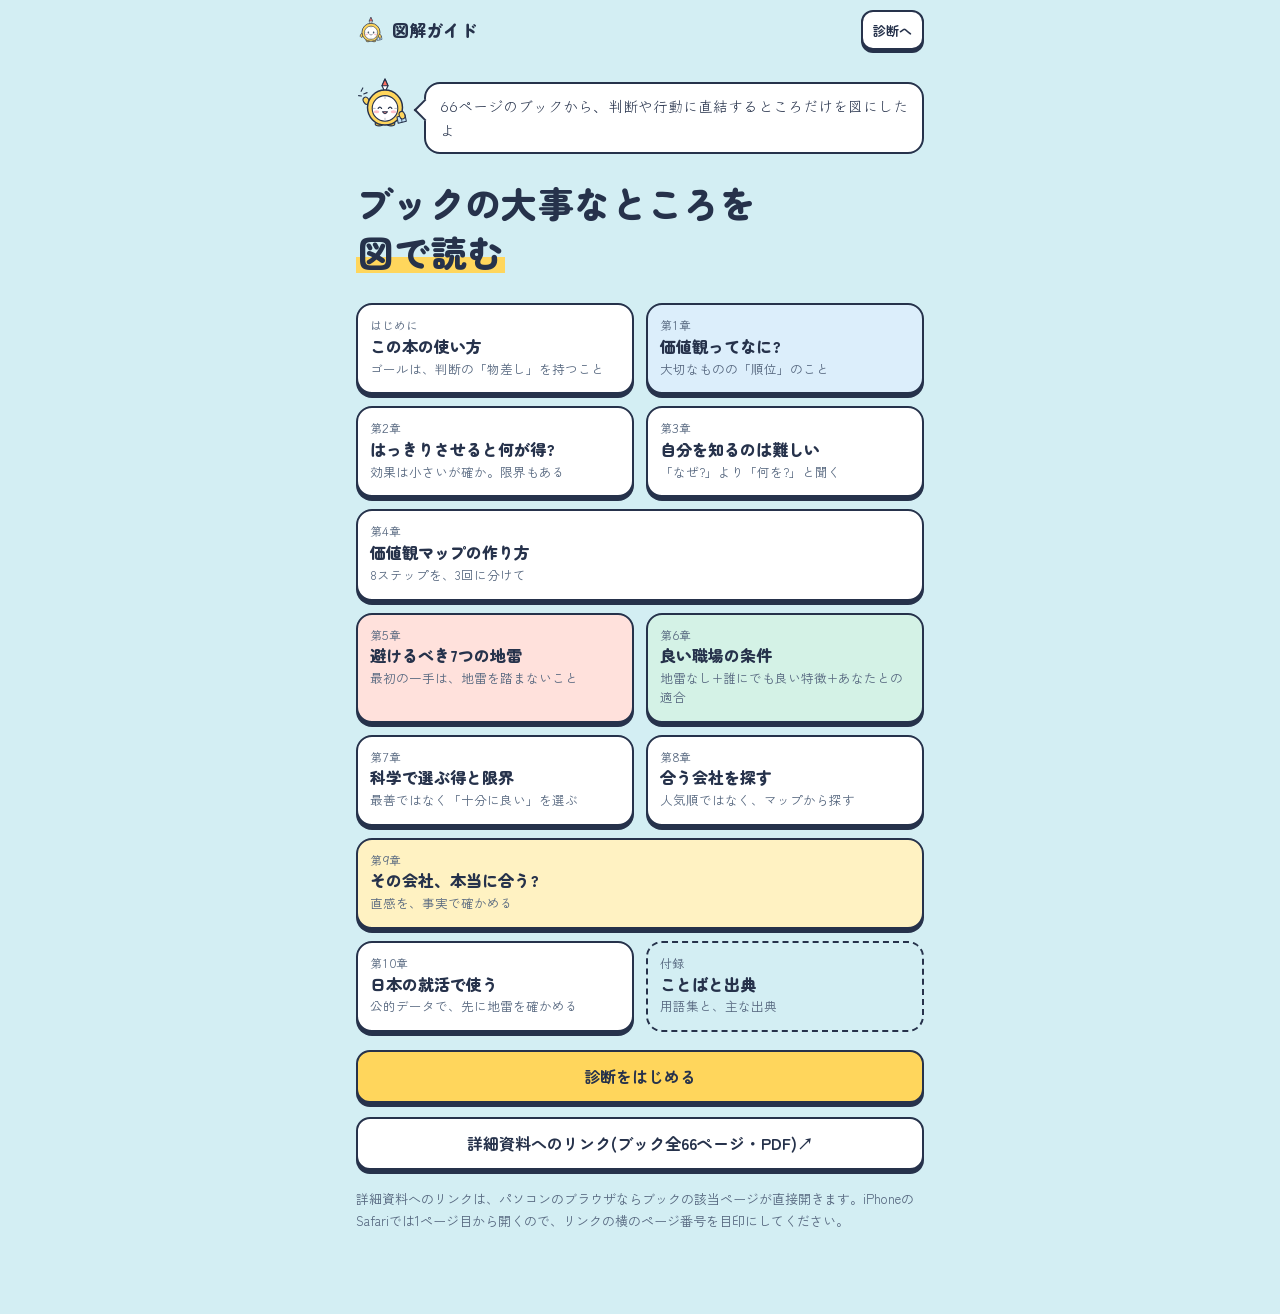
==== guide.html @ ef07077d "Add illustrated guide page linked with the diagnoses - guide.html: table of contents and 12 chapter " ====
<!DOCTYPE html>
<html lang="ja">
<head>
<meta charset="UTF-8">
<meta name="viewport" content="width=device-width, initial-scale=1, viewport-fit=cover">
<title>価値観マップ 図解ガイド</title>
<meta name="description" content="解説実践ブック(66ページ)の大事なところだけを、図で読める図解ガイド。価値観、自己認識、避けるべき職場、良い職場の条件、会社の選び方。">
<meta name="theme-color" content="#D3EEF3">
<link rel="preconnect" href="https://fonts.googleapis.com">
<link rel="preconnect" href="https://fonts.gstatic.com" crossorigin>
<link href="https://fonts.googleapis.com/css2?family=Zen+Maru+Gothic:wght@500;700;900&family=Zen+Kaku+Gothic+New:wght@400;500;700&family=Klee+One:wght@600&display=swap" rel="stylesheet">
<link rel="stylesheet" href="app.css">
</head>
<body>
<header class="topbar">
  <a class="logo" href="#/" aria-label="図解ガイドの目次へ"><span class="cv" data-m="normal" data-w="30"></span>図解ガイド</a>
  <span class="sp"></span>
  <a class="iconb" href="index.html">診断へ</a>
</header>
<main id="app" tabindex="-1"></main>

<script src="content.js"></script>
<script src="chara.js"></script>
<script>
/* 図解ガイド:ブックの大事なところだけを、1章1ページの図にする */
(function(){
"use strict";
const {VALS,QN,CARDS,MINES,OT,AX,HEX,BOOK,WHY_WHAT}=window.Content;const CH=window.Chara;
const $=s=>document.querySelector(s),$$=s=>Array.from(document.querySelectorAll(s));
const esc=s=>String(s==null?"":s).replace(/[&<>"']/g,c=>({"&":"&amp;","<":"&lt;",">":"&gt;",'"':"&quot;","'":"&#39;"}[c]));
const pdf=p=>`${encodeURI(BOOK)}#page=${p}`;
const bars=(rows,max,cls)=>`<div class="gbars ${cls||""}">${rows.map(([l,x,v])=>`<div><span>${esc(l)}</span><i><u style="width:${Math.max(2,Math.min(100,x/max*100)).toFixed(0)}%"></u></i><em>${esc(v)}</em></div>`).join("")}</div>`;
const tbl=(head,rows)=>`<div class="tblwrap"><table><tr>${head.map(h=>`<th>${esc(h)}</th>`).join("")}</tr>${rows.map(r=>`<tr>${r.map(x=>`<td>${x}</td>`).join("")}</tr>`).join("")}</table></div>`;
function wheel(){const R=108,cx=160,cy=150;let g=`<circle cx="${cx}" cy="${cy}" r="${R+22}" fill="none" stroke="var(--hair)" stroke-width="2"/>`;
 VALS.forEach((v,i)=>{const a=(i*36-90)*Math.PI/180,x=cx+R*Math.cos(a),y=cy+R*Math.sin(a);
  g+=`<g class="wv" data-i="${i}" tabindex="0" role="button" aria-label="${v.n}"><circle cx="${x.toFixed(1)}" cy="${y.toFixed(1)}" r="19" fill="var(--q-${v.q})" stroke="var(--outline)" stroke-width="2"/><text x="${x.toFixed(1)}" y="${(y+(y<cy-5?-26:33)).toFixed(1)}" text-anchor="middle" font-size="12.5" font-weight="700" fill="currentColor" font-family="Zen Maru Gothic, sans-serif">${v.n}</text><text x="${x.toFixed(1)}" y="${(y+5).toFixed(1)}" text-anchor="middle" font-size="14" fill="#26324B">${["★","!","♪","↑","♛","☂","✿","☕","♥","☘"][i]}</text></g>`;});
 [["変化への開放性",18],["自己高揚",120],["保守",212],["自己超越",302]].forEach(([t,d])=>{const a=(d-90)*Math.PI/180;g+=`<text x="${(cx+R*.45*Math.cos(a)).toFixed(1)}" y="${(cy+R*.45*Math.sin(a)+4).toFixed(1)}" text-anchor="middle" font-size="11" fill="currentColor" opacity=".65" font-family="Zen Maru Gothic, sans-serif">${t}</text>`;});
 return `<svg class="wheel" viewBox="0 0 320 305" role="group" aria-label="Schwartzの10の価値の円環。タップで説明">${g}</svg><div class="card" id="wInfo" aria-live="polite"><p class="small" style="margin:0">価値をタップすると、説明とキャラが出るよ</p></div>`;}
function bindWheel(){$$(".wv").forEach(g=>{const f=()=>{const i=+g.dataset.i,v=VALS[i],c=CH.V[i];$("#wInfo").innerHTML=`<div style="display:flex;gap:12px;align-items:center"><span class="cv" data-c="${i}-${i}x" data-w="70"></span><div><b style="font:900 19px/1.3 var(--round)">${esc(v.n)}</b> <span class="qchip ${v.q}">${esc(v.q==="hed"?"開放性と自己高揚の境目":QN[v.q])}</span><p style="margin:4px 0 0">${esc(v.d)}</p><p class="small" style="margin:2px 0 0">仕事では:${esc(v.w)}</p></div></div><p class="small" style="margin:6px 0 0">カードの例:${CARDS[v.n].map(c=>esc(c[0])).join("、")}</p>`;CH.paint($("#wInfo"));$$(".wv").forEach(x=>x.classList.toggle("on",x===g));};g.addEventListener("click",f);g.addEventListener("keydown",e=>{if(e.key==="Enter"||e.key===" "){e.preventDefault();f();}});});}
const flow=(steps)=>`<div class="gflow">${steps.map((s,i)=>`${i?`<span class="ar" aria-hidden="true">↓</span>`:""}<div class="gs"><b>${esc(s[0])}</b>${s[1]?`<span>${esc(s[1])}</span>`:""}${s[2]?`<a href="index.html#/${s[2]}" class="try">やってみる →</a>`:""}</div>`).join("")}</div>`;
const tiers=rows=>`<div class="tiers">${rows.map(([a,b],i)=>`<div style="--i:${i}"><b>${esc(a)}</b><span>${esc(b)}</span></div>`).join("")}</div>`;

// 章:t=タイトル、s=一言まとめ、fig=図、pts=要点3つ、go=診断で試す[ラベル,ルート]、p=ブックのページ、pl=ページの表記
const CHS=[
 {t:"この本の使い方",s:"ゴールは、判断の「物差し」を持つこと",p:3,pl:"序章 p.3",go:[["入口の4問",`q/1`]],
  fig:()=>`<h3>3部の関係</h3>${flow([["第1部 価値観を知る","1〜4章 → あなたの価値観マップ(判断の物差し)"],["第2部 職場を科学する","5〜7章 → 避けるべき条件と、合う条件の知識"],["第3部 実践","8〜10章 → 方法A 能動的に探す / 方法B 候補を確かめる"]])}
   <h3>根拠の強さのものさし</h3>${bars([["メタ分析・系統的レビュー",5,"最も高い"],["大規模な追跡研究・RCT",4,"高い"],["自然実験",3,"中〜高"],["横断研究(ある一時点)",2,"中"],["書籍・解説記事",1,"補助"]],5)}
   <h3>効果の大きさの目安</h3>${tbl(["指標","小","中","大"],[["相関 r","0.1","0.3","0.5"],["差の大きさ d・g","0.2","0.5","0.8"],["リスクの倍率 RR","1.1〜1.3","1.5","2以上"]])}`,
  pts:["就活を通るための自己PRではなく、内定が複数出たときや、入社3年目に迷ったときにも使える物差しを作る","研究は「効いた/効かなかった」ではなく「どれくらいの大きさか」で読む","時間がない人は、価値観マップ(第4章)と避けるべき条件(第5章)だけ先に"]},
 {t:"価値観ってなに?",s:"大切なものの「順位」のこと",p:6,pl:"第1章 p.6",go:[["価値観診断","m1"]],
  fig:()=>`<h3>Schwartzの10の価値(タップで説明)</h3>${wheel()}<p class="small">隣り合う価値は両立しやすく、向かい合う価値はぶつかりやすい。80か国以上のデータで確かめられた構造です。</p>
   <h3>価値は「方角」、目標は「目的地」</h3><div class="compass2"><div><span class="cv" data-m="normal" data-w="64"></span><b>価値=方角</b><span>「学び続ける人でいる」終わりがなく、毎日の行動で体現できる</span></div><div><span class="flag" aria-hidden="true">⚑</span><b>目標=目的地</b><span>「資格を取る」達成したら終わる</span></div></div>
   <h3>価値観・性格・興味・目標の違い</h3>${tbl(["","問い","職場選びでの役割"],[["<b>価値観</b>","何が大切か","何を満たす職場を選ぶかの基準"],["性格","どう振る舞いやすいか","どんな環境で消耗しにくいか"],["興味","何をしていると楽しいか","どんな作業内容が向くか"],["目標","何を達成したいか","期限つきの目印"]])}`,
  pts:["多くの人は「誠実さも成長も家族も大事」と答える。選択を決めるのは、ぶつかったときにどちらを取るかという順位","価値観と行動の関係は中程度。だから価値観に沿って動ける環境を選ぶことが大事","大学生の今の価値観は暫定版。年に1回見直して更新しよう"],after:bindWheel},
 {t:"はっきりさせると何が得?",s:"効果は小さいが確か。限界もある",p:10,pl:"第2章 p.10",go:[["価値観診断","m1"],["エピソード検証","m2"]],
  fig:()=>`<h3>効果の大きさ</h3>${bars([["ACT(価値の明確化が中心の心理療法)",.57,"g≈0.57"],["キャリア支援全般",.3,"d≈0.3"],["価値観アファメーション(プレッシャーの中)",.15,"小さいが確か"],["同(プレッシャーのないとき)",.01,"≈0"]],.8)}
   <div class="twocol"><div class="g"><h4>得すること</h4><ul><li>プレッシャーの中で気持ちを支える</li><li>価値観に沿った目標は努力が続き、達成で幸福が増す</li><li>書くワークで進路の決め方が上手くなる</li></ul></div><div class="l"><h4>限界と注意</h4><ul><li>ブラックな職場を我慢する道具にしてはいけない</li><li>就活で受けのいい「借り物の言葉」を選ぶと逆効果</li><li>「なぜ?」を繰り返すと考えすぎのループに</li></ul></div></div>`,
  pts:["大切な価値を1〜2つ選んで10〜15分書くだけで、脅威の中の成績差が縮んだ研究がある","「親が喜ぶから」で選んだ目標は、達成しても幸福につながりにくい","エピソードで裏づけられない価値は「保留」にして、借り物をふるい落とす"]},
 {t:"自分を知るのは難しい",s:"「なぜ?」より「何を?」と聞く",p:13,pl:"第3章 p.13",go:[["自己認識チェック","m3"]],
  fig:()=>`<h3>知っているつもりと、実際</h3><div class="vs2"><div><b>約95%</b><span>自分は自己認識できていると思っている人</span></div><div class="lo"><b>約10〜15%</b><span>研究の基準で、実際に自己認識が高かった人</span></div></div><p class="small">Eurichの研究チームの推計。自己評価と客観的な成績の相関も r≈0.29 にとどまる(22のメタ分析の統合)。</p>
   <h3>自己認識の4タイプ</h3><div class="tgrid"><div class="tcell"><b>内省家</b><span>自分は分かるが、周りの目に無頓着</span></div><div class="tcell on"><b>自己認識者</b><span>両方そろっている</span></div><div class="tcell"><b>探索者</b><span>自分も周りの見方も探している途中</span></div><div class="tcell"><b>迎合者</b><span>周りの期待に合わせ、自分の望みを見失う。就活で多い</span></div></div><p class="small">たて:自分の内面の理解 / よこ:周りからの見え方の理解</p>
   <h3>問いの言い換え</h3><div class="ww">${WHY_WHAT.map(([a,b])=>`<div><s>${esc(a)}</s><b>→ ${esc(b)}</b></div>`).join("")}</div>`,
  pts:["「なぜ?」の答えは、あとから作ったもっともらしい物語になりやすい。具体的な出来事を集めよう","自分の問題は、親友の問題だと思って三人称で考えると、賢く判断できる","価値観は自分で掘り、「どんな場面で力を発揮しているか」は人に聞く"]},
 {t:"価値観マップの作り方",s:"8ステップを、3回に分けて",p:18,pl:"第4章 p.18",go:[["価値観診断","m1"],["エピソード検証","m2"],["ギャップ診断","m4"]],
  fig:()=>`<h3>8つのステップ</h3>${flow([["1日目 Step0〜4","準備、感情が動いた出来事、カードの仕分け、トップ5、エピソード検証","m1"],["数日後 Step5〜7","円環で重心と葛藤を見る、自分の言葉で定義、ギャップと小さな行動","m4"],["1〜2週間後 Step8","身近な人に聞いて確かめ、マップを完成","m3"]])}
   <p class="small">時間を空けて見直すほうが、一時の気分の影響が薄まって精度が上がります。</p>`,
  pts:["体験で裏づけられない価値は「保留」。6位の価値と入れ替えてもう一度確かめる","同じ「成長」でも意味は人それぞれ。満たされているときの状態を具体的に書く","ギャップが大きい価値は、職場選びで特に重視する候補"]},
 {t:"避けるべき7つの地雷",s:"最初の一手は、地雷を踏まないこと",p:27,pl:"第5章 p.27",go:[["地雷センサー","m5"]],
  fig:()=>`<h3>地雷が健康に与える影響</h3>${bars([["長時間労働 → 脳卒中",.33,"1.33倍"],["高ストレイン → うつ病",.27,"1.27倍"],["努力が報われない → うつ病",.49,"1.49倍"]],.6,"red")}<p class="small">その条件がない人と比べたリスクの高さ。1つ1つは「3割増し」ほどでも、何十年も積み重なります。</p>
   <h3>7つの地雷</h3><div class="minecards">${MINES.map((M,i)=>`<div><span class="mtag">地雷 ${i+1}</span><b>${esc(M.n)}</b><span>${esc(M.d)}</span></div>`).join("")}</div>
   <h3>残業のものさし(月)</h3>${tiers([["20時間以下","健全な水準"],["45時間以下","法律の原則の上限。部署差を確かめる"],["80時間以下","研究で健康リスクが上がる水準に近い。要警戒"],["80時間超","過労死ライン。避けるべき"]])}`,
  pts:["長時間労働、裁量なき激務、報われない努力、不公正、無礼、ハラスメント、雇用不安は、価値観にかかわらず避ける","忙しさそのものより「忙しいのに自分で決められない」が問題","地雷は青少年雇用情報やOB・OG訪問で、事実で確かめる"]},
 {t:"良い職場の条件",s:"地雷なし+誰にでも良い特徴+あなたとの適合",p:33,pl:"第6章 p.33",go:[["理想の職場","m6"]],
  fig:()=>`<h3>良い職場の3段</h3>${tiers([["地雷がない","第5章。まずここ"],["誰にでも良い特徴","裁量、フィードバック、支え合い、心理的安全性"],["あなたとの適合","価値観、興味、上司・チーム、働き方"]])}
   <h3>3つの心の欲求</h3><div class="needs"><div><b>自律性</b><span>自分の意思で動いている</span></div><div><b>有能感</b><span>自分はできると感じる</span></div><div><b>関係性</b><span>人とつながり、大切にされている</span></div></div>
   <h3>忙しさには2種類ある</h3><div class="twocol"><div class="g"><h4>挑戦的な忙しさ</h4><ul><li>仕事の量、時間的プレッシャー、大きな責任</li><li>やりがいにもなる</li></ul></div><div class="l"><h4>邪魔な忙しさ</h4><ul><li>あいまいな役割、矛盾する指示、無駄な手続き</li><li>意欲を下げ、辞めたくなる</li></ul></div></div>
   <h3>良い職場を評価する12の軸</h3><ol class="ax12">${AX.map((a,i)=>`<li class="${i<7?"":"fit"}">${esc(a.n)}</li>`).join("")}</ol><p class="small">1〜7は誰にとっても大切、8〜12は人によって違う「適合」。</p>`,
  pts:["仕事の中身だけでなく「誰と、どんな関係で働くか」が同じくらい大事","「合っている感」は満足と強く結びつくが、実際の一致とはずれることがある","日本では、職種より組織・上司・チームとの相性が満足を左右しやすい"]},
 {t:"科学で選ぶ得と限界",s:"最善ではなく「十分に良い」を選ぶ",p:39,pl:"第7章 p.39",go:[["企業マッチ度","m7"]],
  fig:()=>`<h3>新卒の3年以内離職率(2022年3月卒)</h3>${bars([["大学卒",33.8,"33.8%"],["高校卒",37.9,"37.9%"],["短大など",44.5,"44.5%"]],50)}
   <h3>初めての会社を辞めた理由(上位)</h3>${bars([["労働時間・休日・休暇の条件",28.5,"28.5%"],["人間関係がよくなかった",26.4,"26.4%"]],40,"red")}<p class="small">離職理由の上位は、第5章の地雷や第6章の人間関係とそのまま重なります。</p>
   <h3>最大化と満足化</h3><div class="twocol"><div class="l"><h4>最大化型(最善を探し続ける)</h4><ul><li>初任給は約20%高かった</li><li>でも就職後の満足度は低く、不安や後悔が多い</li></ul></div><div class="g"><h4>満足化型(基準を満たせば決める)</h4><ul><li>NGなし+必須を満たす中から選ぶ</li><li>満足しやすい</li></ul></div></div>`,
  pts:["人は「有名企業なら幸せ」のように、1つの要素の影響を大きく見積もりがち(焦点化の錯覚)","研究は平均の話。確率を上げる道具であって、保証ではない","地雷の除外は科学に厳密に従い、合う職場の選択は自分の価値観で決める"]},
 {t:"合う会社を探す",s:"人気順ではなく、マップから探す",p:42,pl:"第8章 p.42",go:[["理想の職場","m6"],["企業マッチ度","m7"]],
  fig:()=>`<h3>候補の絞り方</h3><div class="funnel"><span style="width:100%">30〜50社 公開データを確認(1社10分)</span><span style="width:78%">10〜20社 点数をつけて比べる(1社30分)</span><span style="width:56%">3〜5社 1社検証(1社2〜3時間)</span></div>
   <h3>価値 → 職場の条件</h3>${tbl(["価値","職場の条件","確かめる事実"],[["自己志向","裁量が大きい、専門性","若手の担当範囲、職種別採用"],["刺激","変化、新しい挑戦","新規事業の数、海外駐在"],["快楽","余暇、心地よさ","残業時間、年間休日"],["達成","成果の評価、成長","評価制度、昇進スピード"],["権力","高い報酬、影響力","年収モデル、管理職の年齢"],["安全","雇用と生活の安定","業績推移、離職率、転勤"],["同調","ルールと役割が明確","職務範囲の明確さ"],["伝統","歴史や文化を大切に","創業年、地域との関わり"],["慈善","仲間を大切に","チーム構成、1on1の頻度"],["普遍主義","社会や環境への貢献","事業の社会的影響、多様性"]])}
   <h3>条件の3段階</h3>${tiers([["NG条件(5〜10個)","1つでも当てはまれば候補から外す"],["必須条件(3個ほど)","すべて満たす必要がある"],["歓迎条件(5〜8個)","満たすほど良い"]])}`,
  pts:["知っている会社だけから選ぶと、有名なBtoC企業にかたよる。認定制度や業界地図で広く集める","必須は3つまで。5つを超えると当てはまる会社がほとんどなくなる","点数は結論ではなく話し合いの材料。NGに当たれば点数が高くても外す"]},
 {t:"その会社、本当に合う?",s:"直感を、事実で確かめる",p:50,pl:"第9章 p.50",go:[["1社検証","m8"]],
  fig:()=>`<h3>確かめる流れ</h3>${flow([["B0 惹かれている理由を分ける","表面 / 選考体験 / 日々の体験"],["B1 地雷チェック","あり → 追加調査か除外"],["B2 12の軸で採点","根拠がなければ3点"],["B3 トップ5の根拠","満たされると言える事実はある?"],["B4 価値のずれ","あなたと会社の差を見る"],["B5 事前検死","3年後に後悔しているとしたら、なぜ?"],["B6 親友ならどう言う?","三人称で最終判定"]])}
   <h3>評価を聞く質問より、事実を聞く質問</h3>${tbl(["避ける","使う"],[["裁量はありますか?","入社2年目の方は、どんな判断を自分でしていますか?"],["雰囲気は良いですか?","仕事で困ったとき、最初に誰に相談しますか?"],["残業は多いですか?","昨日は何時に退社しましたか?"],["辞める人は多いですか?","同期のうち、今も在籍しているのは何人くらいですか?"]])}
   <h3>判定の4段階</h3><div class="verd4"><span class="ok">合う</span><span class="mid">条件つき</span><span class="gap">ずれ</span><span class="ng">避ける</span></div>`,
  pts:["面接官が感じよかった、有名だった、という理由は「ハロー効果」を生みやすい","「最近の」「具体的な例」を、立場の違う2〜3人に聞く","事前検死で見落としていたリスクを見つけ、確かめ方と対処を決めておく"]},
 {t:"日本の就活で使う",s:"公的データで、先に地雷を確かめる",p:56,pl:"第10章 p.56",go:[["プログラム","program"]],
  fig:()=>`<h3>信頼できる情報源</h3>${tbl(["情報源","分かること"],[["青少年雇用情報","新卒の離職者数、月平均残業、有給取得日数"],["就職四季報","3年後離職率、残業、有給、平均年収、転勤"],["しょくばらぼ","企業が公開した労働時間・休暇などのデータ"],["job tag","職業の仕事内容、興味・価値観の検査"],["認定制度","ユースエール、くるみん、えるぼし、健康経営優良法人"]])}
   <h3>いつ何をする?</h3>${tbl(["時期","やること"],[["1〜2年生","価値観マップの初版。バイト・サークル・ゼミで小さな行動実験"],["3年生 4〜6月","マップを完成。興味検査。条件と職種の方向を決める"],["3年生 夏","候補を集める。インターンで生の情報"],["3年生 秋冬","地雷で絞る。OB・OG訪問。マップを更新"],["4年生 春夏","面接。気になる会社は1社検証"],["入社後","年1回の見直し、仕事の工夫(ジョブ・クラフティング)"]])}`,
  pts:["青少年雇用情報は、応募者が企業に提供を求められる。あいまいな返答も判断材料","選考では価値観を偽らない。演じると合わない会社に受かる確率が上がるだけ","地雷があって心身の不調があるなら、我慢せず早めに相談する"]},
 {t:"ことばと出典",s:"用語集と、主な出典",p:60,pl:"付録 p.60",go:[],
  fig:()=>`<h3>用語集</h3><dl class="gloss">${GL.map(g=>`<dt>${esc(g[0])}</dt><dd>${esc(g[1])}</dd>`).join("")}</dl>
   <h3>主な出典</h3><ul class="srcs2">${SRC.map(s=>`<li>${s[1]?`<a href="${esc(s[1])}" target="_blank" rel="noopener">${esc(s[0])}</a>`:esc(s[0])}</li>`).join("")}</ul>`,
  pts:["数字は主にメタ分析や大規模な追跡研究から","研究の多くは欧米のデータ。日本の慣行も考えて読む","詳しい解説と全出典は、解説実践ブックの付録へ"]}];
// 用語集と出典(前のページと同じもの)
const GL=[["価値観","場面を超えて選択を方向づける「大切さ」の順位"],["Schwartzの円環","10の価値。隣は両立、向かいは葛藤"],["価値観アファメーション","大切な価値を短く書く。脅威下の緩衝材"],["自己一致モデル","価値観に沿う目標は続き、達成で幸福が増す"],["内的・外的自己認識","自分の内面の理解/他者からの見え方の理解"],["反芻と内省","不安からの堂々巡り/好奇心からの探究"],["自己距離化","三人称で考えて判断を賢明にする"],["知的謙虚さ","証拠で自分の考えを修正できる性質"],["高ストレイン","要求が高く裁量が低い状態"],["努力-報酬不均衡","努力に見合う給与・承認・安定がない状態"],["職場の無礼","害意があいまいな低強度の失礼な行動"],["職務特性","多様性・完結性・重要性・自律性・フィードバック"],["自己決定理論","自律性・有能感・関係性の3欲求"],["JD-Rモデル","要求は疲れ、資源は熱意を生む"],["心理的安全性","失敗や反対を言っても罰せられない信念"],["P-E適合","個人と仕事・組織・チーム・上司の一致"],["RIASEC","6つの職業興味タイプ"],["満足化","基準を満たせば決める選び方"],["事前検死","失敗した未来を想像して原因を洗い出す"],["ジョブ・クラフティング","仕事のやり方・関係・意味を自分で工夫"]];
const SRC=[["Schwartz 基本的人間価値理論","https://scholarworks.gvsu.edu/orpc/vol2/iss1/11/"],["Miller et al.(2001)Personal Values Card Sort",""],["Wu, Spreckelsen & Cohen(2021)価値観アファメーションのメタ分析","https://ouci.dntb.gov.ua/en/works/legZObk7/"],["Sheldon & Elliot(1999)自己一致モデル",""],["Eurich(2017, 2018)自己認識の研究","https://hbr.org/podcast/2018/06/how-to-become-more-self-aware"],["Trapnell & Campbell(1999)反芻と内省",""],["Grossmann & Kross(2014)ソロモンのパラドックス",""],["Leary et al.(2017)知的謙虚さ",""],["Kivimäki et al.(2015, Lancet)長時間労働","https://www.thelancet.com/pdfs/journals/lancet/PIIS0140-6736(15)60295-1.pdf"],["Pega et al.(2021)WHO/ILO推計","https://www.ncbi.nlm.nih.gov/pmc/articles/PMC8204267/"],["Madsen et al.(2017)ジョブストレインとうつ病","https://www.cambridge.org/core/journals/psychological-medicine/article/job-strain-as-a-risk-factor-for-clinical-depression-systematic-review-and-metaanalysis-with-additional-individual-participant-data/9EF85F9574FF0B929E01184B7B40B47D"],["Rugulies et al.(2017)努力-報酬不均衡とうつ病",""],["Namin et al.(2021)職場の無礼と離職意図","https://www.ncbi.nlm.nih.gov/pmc/articles/PMC8751201/"],["Verkuil et al.(2015)いじめと精神的健康","https://journals.plos.org/plosone/article?id=10.1371%2Fjournal.pone.0135225"],["Sverke et al.(2002)雇用不安","https://www.semanticscholar.org/paper/No-security:-a-meta-analysis-and-review-of-job-and-Sverke-Hellgren/2a5fea74ecc95113adf0385104adcb18a8c0333c"],["Humphrey et al.(2007)職務特性のメタ分析","http://www.morgeson.com/downloads/humphrey_nahrgang_morgeson_2007.pdf"],["自己決定理論と職場のメタ分析","https://escholarship.org/uc/item/655196mt"],["Kristof-Brown et al.(2005)適合のメタ分析","https://onlinelibrary.wiley.com/doi/abs/10.1111/j.1744-6570.2005.00672.x"],["Verquer et al.(2003)組織適合のメタ分析","https://www.sciencedirect.com/science/article/abs/pii/S0001879102000362"],["Oh et al.(2014)適合の国際比較",""],["Judge et al.(2010)給与と満足",""],["Iyengar, Wells & Schwartz(2006)最大化と満足",""],["Schmidt & Hunter(1998)選考方法の妥当性",""],["Rudolph et al.(2017)ジョブ・クラフティング",""],["厚生労働省 新規学卒就職者の離職状況(令和4年3月卒)","https://www.rodo.co.jp/column/206987/"],["厚生労働省 令和5年若年者雇用実態調査","https://jinjibu.jp/news/detl/24261/"]];

function toc(){const h=`<section class="hero" style="padding-top:4px">
 <div class="guide"><span class="cv alive" data-m="cheer" data-w="58"></span><p class="bubble">66ページのブックから、判断や行動に直結するところだけを図にしたよ</p></div>
 <h1>ブックの大事なところを<br><span class="mk">図で読む</span></h1></section>
 <div class="gtoc">${CHS.map((c,i)=>`<a class="gc g${i}" href="#/c/${i}"><span class="no">${i===0?"はじめに":i===11?"付録":"第"+i+"章"}</span><b>${esc(c.t)}</b><span>${esc(c.s)}</span></a>`).join("")}</div>
 <div class="btns"><a class="b wide" href="index.html">診断をはじめる</a><a class="b sec wide" href="${pdf(1)}" target="_blank" rel="noopener">詳細資料へのリンク(ブック全66ページ・PDF)↗</a></div>
 <p class="small">詳細資料へのリンクは、パソコンのブラウザならブックの該当ページが直接開きます。iPhoneのSafariでは1ページ目から開くので、リンクの横のページ番号を目印にしてください。</p>`;
 return{h,title:"目次"};}
function chapter(i){const c=CHS[i];if(!c)return toc();
 const h=`<p class="small" style="margin:8px 0 0">${i===0?"はじめに":i===11?"付録":"第"+i+"章"}</p><h1 class="q" style="margin-top:0">${esc(c.t)}</h1>
 <div class="memo"><h3>一言まとめ</h3><p style="margin:0;font-size:18px">${esc(c.s)}</p></div>
 <div class="gfig">${c.fig()}</div>
 <div class="card"><h3>要点3つ</h3><ol class="pts3">${c.pts.map(p=>`<li>${esc(p)}</li>`).join("")}</ol></div>
 ${c.go.length?`<div class="btns">${c.go.map((g,k)=>`<a class="b ${k?"sec ":""}wide" href="index.html#/${g[1]}">診断でやってみる:${esc(g[0])}</a>`).join("")}</div>`:""}
 <p class="pdfl"><a href="${pdf(c.p)}" target="_blank" rel="noopener">詳細資料へのリンク(${esc(c.pl)})↗</a></p>
 <nav class="chnav">${i>0?`<a class="b sec small" href="#/c/${i-1}">← ${esc(CHS[i-1].t)}</a>`:"<span></span>"}${i<CHS.length-1?`<a class="b sec small" href="#/c/${i+1}">${esc(CHS[i+1].t)} →</a>`:""}</nav>`;
 return{h,title:c.t,after:c.after};}
function render(){const m=(location.hash||"").match(/^#\/c\/(\d+)/);const r=m?chapter(+m[1]):toc();
 $("#app").innerHTML=`<div class="screen">${r.h}</div>`;document.title=`${r.title} | 価値観マップ 図解ガイド`;CH.paint(document);window.scrollTo(0,0);if(r.after)r.after();}
window.addEventListener("hashchange",render);render();
})();
</script>
</body>
</html>
---- app.css ----
/* 価値観マップ診断 共通デザイン(診断と図解ガイドで共通) */
:root{
  --ground:#D3EEF3;--card:#FFFFFF;--ink:#26324B;--sub:#56677F;--hair:#B7D5DC;--outline:#26324B;
  --tomato:#FF6F5E;--tomato-soft:#FFE1DC;--lemon:#FFD65C;--lemon-soft:#FFF2C2;--mint:#2E9E78;--mint-soft:#D4F2E6;
  --soda:#2F8CC8;--soda-soft:#DCEEFB;--peach:#FFC2AE;--peach-soft:#FFE9E0;--on-lemon:#26324B;--shadow:#26324B;
  --q-open:#DCEEFB;--q-enh:#FFF2C2;--q-cons:#D4F2E6;--q-trans:#FFE9E0;--q-hed:#FFE4CC;
  --round:"Zen Maru Gothic","Hiragino Maru Gothic ProN","Rounded Mplus 1c",sans-serif;
  --sans:"Zen Kaku Gothic New","Hiragino Kaku Gothic ProN","Noto Sans CJK JP","Yu Gothic",Meiryo,sans-serif;
  --hand:"Klee One","Zen Maru Gothic",sans-serif;
  --r:14px;
}
@media (prefers-color-scheme:dark){:root:not([data-theme="light"]){color-scheme:dark;
  --ground:#152033;--card:#1F2B42;--ink:#EAF1F7;--sub:#A9B8CC;--hair:#34445F;--outline:#8FA3BF;
  --tomato:#FF8575;--tomato-soft:#44282A;--lemon:#FFD65C;--lemon-soft:#3D3720;--mint:#6FD6B3;--mint-soft:#1C3B34;
  --soda:#6CB8EA;--soda-soft:#1D3149;--peach:#E7A08C;--peach-soft:#3F2C29;--shadow:#0B1220;
  --q-open:#1D3149;--q-enh:#3D3720;--q-cons:#1C3B34;--q-trans:#3F2C29;--q-hed:#3F3024;}}
:root[data-theme="dark"]{color-scheme:dark;
  --ground:#152033;--card:#1F2B42;--ink:#EAF1F7;--sub:#A9B8CC;--hair:#34445F;--outline:#8FA3BF;
  --tomato:#FF8575;--tomato-soft:#44282A;--lemon:#FFD65C;--lemon-soft:#3D3720;--mint:#6FD6B3;--mint-soft:#1C3B34;
  --soda:#6CB8EA;--soda-soft:#1D3149;--peach:#E7A08C;--peach-soft:#3F2C29;--shadow:#0B1220;
  --q-open:#1D3149;--q-enh:#3D3720;--q-cons:#1C3B34;--q-trans:#3F2C29;--q-hed:#3F3024;}

*{box-sizing:border-box}
html{-webkit-text-size-adjust:100%}
body{margin:0;background:var(--ground);color:var(--ink);font-family:var(--sans);font-size:16px;line-height:1.85;min-height:100vh;min-height:100dvh}
a{color:var(--ink);text-decoration-color:var(--tomato);text-decoration-thickness:2px;text-underline-offset:3px}
button{font:inherit;color:inherit}
:focus-visible{outline:3px solid var(--lemon);outline-offset:3px;box-shadow:0 0 0 6px var(--ink)}
h1,h2,h3,h4{font-family:var(--round);text-wrap:balance;letter-spacing:.01em;line-height:1.4}
p{margin:10px 0}
.small{font-size:13px;color:var(--sub);line-height:1.7}
.hand{font-family:var(--hand)}
.mk{background:linear-gradient(transparent 62%,var(--lemon) 62%,var(--lemon) 92%,transparent 92%);padding:0 2px}
[hidden]{display:none!important}
.vh{position:absolute!important;width:1px;height:1px;overflow:hidden;clip:rect(0 0 0 0);white-space:nowrap}

/* ---------- 骨組み ---------- */
.topbar{position:sticky;top:0;z-index:20;background:var(--ground);display:flex;align-items:center;gap:8px;padding:10px 16px 6px;max-width:600px;margin:0 auto}
.logo{font-family:var(--round);font-weight:900;font-size:17px;display:flex;align-items:center;gap:6px;text-decoration:none;color:var(--ink)}
.logo .cv{width:30px}
.topbar .sp{flex:1}
.iconb{border:2px solid var(--outline);background:var(--card);border-radius:12px;min-width:44px;height:40px;padding:0 10px;font:700 13px/1 var(--round);cursor:pointer;box-shadow:0 3px 0 var(--shadow);transition:transform .09s,box-shadow .09s;display:inline-flex;align-items:center;justify-content:center;gap:4px;text-decoration:none;color:var(--ink)}
.iconb:active{transform:translateY(2px);box-shadow:0 1px 0 var(--shadow)}
main{max-width:600px;margin:0 auto;padding:6px 16px 72px;outline:none}
main:focus,main:focus-visible{outline:none;box-shadow:none}
.screen{animation:scrIn .22s ease-out}
@keyframes scrIn{from{opacity:0;transform:translateY(8px)}}

/* ---------- ボタン ---------- */
.b{display:inline-flex;align-items:center;justify-content:center;gap:8px;font:700 16px/1.3 var(--round);border:2px solid var(--outline);border-radius:var(--r);padding:14px 22px;min-height:52px;background:var(--lemon);color:var(--on-lemon);box-shadow:0 4px 0 var(--shadow);cursor:pointer;transition:transform .09s,box-shadow .09s;text-decoration:none;text-align:center}
.b:active{transform:translateY(3px);box-shadow:0 1px 0 var(--shadow)}
.b.sec{background:var(--card);color:var(--ink)}
.b.wide{display:flex;width:100%}
.b.small{font-size:14px;padding:9px 14px;min-height:44px}
.b[disabled],.b[aria-disabled="true"]{opacity:.5;cursor:not-allowed;transform:none;box-shadow:0 4px 0 var(--shadow)}
.linkb{background:none;border:none;padding:10px 4px;font:700 14px/1.4 var(--round);color:var(--sub);cursor:pointer;text-decoration:underline;text-decoration-color:var(--hair);text-underline-offset:4px;min-height:44px}
.btns{display:flex;flex-direction:column;gap:14px;margin:18px 0}

/* ---------- カード・吹き出し・メモ ---------- */
.card{background:var(--card);border:2px solid var(--outline);border-radius:18px;padding:16px 18px;box-shadow:0 5px 0 var(--shadow);margin:16px 0}
.card.tilt{transform:rotate(-.6deg)}
.card h2,.card h3{margin:0 0 6px}
.guide{display:flex;gap:10px;align-items:flex-start;margin:10px 0}
.guide .cv{flex:none}
.bubble{position:relative;background:var(--card);border:2px solid var(--outline);border-radius:16px;padding:10px 14px;font-family:var(--hand);font-size:15px;line-height:1.6;margin-top:6px}
.bubble::after{content:"";position:absolute;left:-9px;top:18px;width:14px;height:14px;background:var(--card);border-left:2px solid var(--outline);border-bottom:2px solid var(--outline);transform:rotate(45deg)}
.memo{font-family:var(--hand);background:var(--lemon-soft);border-radius:4px 14px 14px 14px;padding:14px 16px 12px;font-size:15.5px;line-height:1.7;position:relative;transform:rotate(.5deg);margin:22px 4px 16px 0}
.memo::before{content:"";position:absolute;top:-9px;right:30px;width:54px;height:16px;background:var(--peach);opacity:.85;transform:rotate(5deg);border-radius:2px}
.memo h3{font-family:var(--hand);font-size:15px;margin:0 0 4px;color:var(--sub)}
.memo ol{margin:0;padding-left:1.3em}
.memo li{margin:3px 0}
.toast{position:fixed;left:50%;bottom:22px;transform:translate(-50%,20px);background:var(--ink);color:var(--ground);font:700 14px/1.4 var(--round);padding:10px 16px;border-radius:12px;opacity:0;pointer-events:none;transition:opacity .2s,transform .2s;z-index:60;max-width:calc(100% - 32px)}
.toast.show{opacity:1;transform:translate(-50%,0)}

/* ---------- キャラ ---------- */
.cv{display:inline-block;line-height:0;vertical-align:middle}
.cv svg{display:block;width:100%;height:auto;overflow:visible}
.cv .eyes{transform-box:fill-box;transform-origin:center}
.alive .eyes{animation:blink 5.2s infinite}
.sway{animation:sway 3.6s ease-in-out infinite;transform-origin:50% 90%}
@keyframes blink{0%,94%,100%{transform:scaleY(1)}97%{transform:scaleY(.1)}}
@keyframes sway{50%{transform:rotate(2.5deg)}}

.peek{position:fixed;left:8px;bottom:14px;z-index:40;display:flex;align-items:flex-end;gap:2px;max-width:calc(100% - 16px);animation:peekIn .3s ease-out;transition:opacity .4s,transform .4s;pointer-events:none}
.peek .bubble{margin:0 0 34px;font-size:15px;box-shadow:0 3px 0 var(--shadow)}
.peek.out{opacity:0;transform:translateX(-40px)}
@keyframes peekIn{from{transform:translateX(-90px)}}

/* ---------- トップ ---------- */
.hero{position:relative;padding:14px 0 4px}
.hero h1{font-weight:900;font-size:clamp(27px,7.4vw,36px);line-height:1.35;margin:14px 0 6px}
.hero .lead{color:var(--sub);font-size:14px;margin:0}
.hero .doodle{position:absolute;right:-4px;top:4px;width:62px;transform:rotate(9deg);opacity:.9}
.resume{display:flex;align-items:center;gap:12px;background:var(--card);border:2px dashed var(--outline);border-radius:16px;padding:10px 14px;text-decoration:none;color:var(--ink);cursor:pointer;width:100%;text-align:left;font:500 14px/1.5 var(--sans)}
.resume b{font-family:var(--round);font-size:15px;display:block}
.parade{display:flex;gap:4px;justify-content:space-between;align-items:flex-end;margin:28px -4px 4px;padding:0 4px}
.parade .cv:nth-child(odd){transform:rotate(-5deg) translateY(4px)}
.parade .cv:nth-child(even){transform:rotate(4deg)}
.foot{margin-top:36px;border-top:2px dashed var(--hair);padding-top:14px;font-size:13px;color:var(--sub)}
.foot p{margin:6px 0}

/* ---------- 入口の質問 ---------- */
.qhead{display:flex;align-items:center;gap:8px;font:700 13px/1 var(--round);color:var(--sub);margin:8px 0 4px}
.stars{display:flex;gap:4px}
.stars svg{width:20px;height:20px}
.q{font-family:var(--round);font-weight:900;font-size:clamp(22px,6.2vw,27px);line-height:1.45;margin:14px 0 2px}
.qhint{font-family:var(--hand);font-size:14px;color:var(--sub);margin:0 0 16px}
.opts{display:flex;flex-direction:column;gap:14px}
.opt{position:relative;display:block;width:100%;border:2px solid var(--outline);background:var(--card);border-radius:var(--r);padding:14px 16px;min-height:54px;font:500 16px/1.5 var(--sans);cursor:pointer;text-align:left;color:var(--ink);box-shadow:0 4px 0 var(--shadow);transition:transform .09s,box-shadow .09s}
.opt:active{transform:translateY(3px);box-shadow:0 1px 0 var(--shadow)}
.opt[aria-pressed="true"]{background:var(--lemon-soft)}
.opt svg.circ{position:absolute;left:-9px;top:-9px;width:calc(100% + 18px);height:calc(100% + 18px);pointer-events:none;overflow:visible;opacity:0}
.opt.on svg.circ{opacity:1}
.opt svg.circ path{fill:none;stroke:var(--tomato);stroke-width:3;stroke-linecap:round;stroke-dasharray:1;stroke-dashoffset:1;transition:stroke-dashoffset .4s ease-out}
.opt.on svg.circ path{stroke-dashoffset:0}
.spark{position:absolute;pointer-events:none;width:0;height:0}
.spark i{position:absolute;width:4px;height:12px;background:var(--tomato);border-radius:2px;left:-2px;top:-6px;animation:spark .45s ease-out forwards}
@keyframes spark{from{transform:rotate(var(--a)) translateY(-6px) scaleY(.4);opacity:1}to{transform:rotate(var(--a)) translateY(-26px) scaleY(1);opacity:0}}

/* ---------- プログラム(スタンプラリー) ---------- */
.prog-title{font-family:var(--round);font-weight:900;font-size:24px;margin:8px 0 0;line-height:1.4}
.prog-meta{font-size:14px;color:var(--sub);margin:2px 0 6px}
.stampcard{background:var(--card);border:2px solid var(--outline);border-radius:22px;padding:18px 14px 14px;box-shadow:0 5px 0 var(--shadow);margin:18px 0;position:relative}
.stampcard::before{content:"";position:absolute;top:-10px;left:26px;width:60px;height:18px;background:var(--peach);opacity:.85;transform:rotate(-4deg);border-radius:2px}
.stampgrid{display:grid;grid-template-columns:repeat(3,1fr);gap:18px 6px}
.slot{display:flex;flex-direction:column;align-items:center;gap:4px;font:700 12.5px/1.35 var(--round);text-align:center;background:none;border:none;padding:4px 2px;cursor:pointer;color:var(--ink);min-height:44px}
.slot[disabled]{cursor:default}
.slot:nth-child(3n+2){transform:translateY(12px)}
.slot .ring{width:72px;height:72px;border-radius:50%;border:2.5px dashed var(--hair);display:grid;place-items:center;font:700 12px/1.3 var(--round);color:var(--sub);position:relative}
.slot .ring .cv{width:52px}
.slot small{font:500 11.5px/1.3 var(--sans);color:var(--sub)}
.slot.now .ring{border-color:var(--tomato);border-style:solid;animation:pulse 1.8s ease-in-out infinite}
.slot.soon{opacity:.55}
.slot.done .ring{border:none}
@keyframes pulse{50%{box-shadow:0 0 0 7px var(--tomato-soft)}}
.stampmark{width:78px;height:78px;transform:rotate(-12deg)}
.ministamp{position:absolute;right:-10px;bottom:-10px;width:36px;height:36px}
.ministamp .stampmark{width:36px;height:36px}
.stampmark.new{animation:stampIn .35s cubic-bezier(.3,1.6,.6,1) both}
@keyframes stampIn{from{transform:translateY(-30px) scale(1.6) rotate(-12deg);opacity:0}70%{opacity:1}to{transform:rotate(-12deg)}}
.today{font-family:var(--hand);font-size:15px;text-align:right;margin:4px 6px 0;color:var(--sub)}
.modlist{display:flex;flex-direction:column;gap:10px;margin:10px 0}
.moditem{display:grid;grid-template-columns:1fr auto;gap:2px 10px;align-items:center;border:2px solid var(--hair);background:var(--card);border-radius:14px;padding:10px 14px;font-size:14px}
.moditem b{font-family:var(--round);font-size:15px}
.moditem .tag{grid-row:span 2}
.tag{display:inline-block;font:700 12px/1.5 var(--round);border-radius:8px;padding:1px 8px;border:1.5px solid currentColor;white-space:nowrap}
.tag.soon{color:var(--sub)}.tag.ok{color:var(--mint)}.tag.go{color:var(--tomato)}

/* ---------- 価値観診断:仕分け ---------- */
.m1bar{display:flex;align-items:center;gap:10px;margin:6px 0 2px}
.sil{width:54px;flex:none}
.m1bar .info{flex:1;font:700 13px/1.5 var(--round);color:var(--sub)}
.m1bar .info b{color:var(--ink);font-size:15px}
.stickers{display:flex;gap:3px;margin-top:3px}
.stickers span{width:22px;height:22px;border-radius:50%;border:1.5px dashed var(--hair);display:grid;place-items:center;overflow:hidden}
.stickers span.got{border:none;animation:pop .3s ease-out}
.stickers span .cv{width:26px}
@keyframes pop{0%{transform:scale(.3)}70%{transform:scale(1.2)}}
.stack{position:relative;height:clamp(250px,44vh,330px);margin:14px 0 18px}
.vcard{position:absolute;inset:0 8px;border-radius:22px;background:var(--card);border:2px solid var(--outline);box-shadow:0 5px 0 var(--shadow);display:flex;flex-direction:column;align-items:center;justify-content:center;gap:10px;text-align:center;padding:26px 20px;touch-action:none;user-select:none;-webkit-user-select:none;cursor:grab}
.vcard.back{transform:translate(6px,10px) rotate(3deg);cursor:default;background:var(--soda-soft)}
.vcard .cat{font-family:var(--hand);font-size:14px;color:var(--sub)}
.vcard .name{font-family:var(--round);font-size:clamp(26px,7.4vw,32px);font-weight:900;line-height:1.3}
.vcard .ex{font-size:15px;color:var(--sub);line-height:1.6}
.vcard .stamp{position:absolute;top:16px;padding:2px 10px;border-radius:9px;font:900 15px/1.4 var(--round);opacity:0;border:2.5px solid;background:var(--card);pointer-events:none}
.vcard .stamp.l{left:14px;color:var(--sub);transform:rotate(-10deg)}
.vcard .stamp.r{right:14px;color:var(--mint);transform:rotate(10deg)}
.vcard .stamp.u{left:50%;transform:translateX(-50%) rotate(-3deg);color:var(--tomato)}
.swb{display:grid;grid-template-columns:1fr 1.15fr 1fr;gap:10px}
.swb button{font:700 14px/1.35 var(--round);border:2px solid var(--outline);border-radius:var(--r);background:var(--card);color:var(--ink);padding:10px 4px;min-height:60px;cursor:pointer;box-shadow:0 4px 0 var(--shadow);transition:transform .09s,box-shadow .09s}
.swb button:active{transform:translateY(3px);box-shadow:0 1px 0 var(--shadow)}
.swb button.up{background:var(--lemon);color:var(--on-lemon)}
.swb button span{display:block;font-size:18px;line-height:1}
.sorttools{display:flex;justify-content:space-between;align-items:center;margin-top:6px}
.counts{display:flex;gap:6px;font:700 12px/1.4 var(--round);color:var(--sub)}
.counts b{color:var(--ink)}

/* ---------- 選び直し(ピック) ---------- */
.picksec{margin:18px 0}
.picksec h3{font-size:16px;margin:0 0 8px;display:flex;align-items:center;gap:8px}
.chipset{display:grid;grid-template-columns:repeat(auto-fill,minmax(150px,1fr));gap:10px}
.chip{border:2px solid var(--outline);background:var(--card);border-radius:12px;padding:8px 10px;min-height:44px;font:700 14px/1.35 var(--round);cursor:pointer;display:flex;flex-direction:column;gap:2px;box-shadow:0 3px 0 var(--shadow);transition:transform .09s,box-shadow .09s,background .15s;color:var(--ink);text-align:left}
.chip:active{transform:translateY(2px);box-shadow:0 1px 0 var(--shadow)}
.chip[aria-pressed="true"]{background:var(--lemon)}
.chip b{font-size:15px}
.chip small{font:500 12px/1.5 var(--sans);color:var(--sub)}
.chip[aria-pressed="true"] small{color:var(--ink)}
.chip[aria-pressed="true"] b::before{content:"★ ";color:var(--tomato)}
.chip.q-open{border-left-width:7px;border-left-color:#8EC4EA}
.chip.q-enh{border-left-width:7px;border-left-color:#F2B45E}
.chip.q-cons{border-left-width:7px;border-left-color:#84CBA2}
.chip.q-trans{border-left-width:7px;border-left-color:#E8A0B0}
.chip.q-hed{border-left-width:7px;border-left-color:#EFB27E}
.addrow{display:flex;gap:8px;margin-top:10px}
.addrow input{flex:1;min-width:0;font:500 16px/1.4 var(--sans);border:2px solid var(--outline);border-radius:12px;padding:10px 12px;background:var(--card);color:var(--ink)}
.stickybar{position:sticky;bottom:0;background:linear-gradient(transparent,var(--ground) 28%);padding:22px 0 14px;margin-top:10px}
.pickcount{font:700 14px/1.4 var(--round);text-align:center;margin-bottom:8px}

/* ---------- 勝ち抜き対決 ---------- */
.track{display:flex;align-items:center;gap:0;margin:10px 0 4px;flex-wrap:wrap;row-gap:6px}
.track i{width:10px;height:10px;border-radius:50%;border:2px solid var(--outline);background:var(--card);flex:none}
.track i.on{background:var(--tomato)}
.track i.now{background:var(--lemon);transform:scale(1.35)}
.track u{height:2px;width:8px;background:var(--hair);flex:none}
.track u.on{background:var(--outline)}
.duelq{font-family:var(--round);font-weight:900;font-size:clamp(20px,5.6vw,24px);line-height:1.5;margin:16px 0 14px;text-align:center}
.duel{display:grid;gap:10px;margin:0 0 12px}
.dc{border:2px solid var(--outline);background:var(--card);border-radius:18px;padding:22px 14px;text-align:center;box-shadow:0 5px 0 var(--shadow);cursor:pointer;transition:transform .09s,box-shadow .09s;min-height:96px;color:var(--ink)}
.dc b{display:block;font:900 clamp(21px,6vw,25px)/1.35 var(--round)}
.dc small{display:block;font-size:13px;color:var(--sub);margin-top:4px}
.dc:first-child{transform:rotate(-1.2deg)}.dc:last-child{transform:rotate(1deg)}
.dc:active{transform:translateY(3px);box-shadow:0 1px 0 var(--shadow)}
.dc.win{background:var(--lemon);animation:win .3s ease-out}
@keyframes win{50%{transform:scale(1.04) rotate(-1deg)}}
.vs{text-align:center;font-family:var(--hand);font-size:17px;color:var(--tomato);line-height:1}

/* ---------- 分析中 ---------- */
.analyze{text-align:center;padding-top:30px}
.analyze .cv{width:130px}
.analyze .spin{animation:wig .6s ease-in-out infinite}
@keyframes wig{25%{transform:rotate(-8deg)}75%{transform:rotate(8deg)}}
.alines{list-style:none;padding:0;margin:22px auto;max-width:330px;text-align:left;font-size:15px}
.alines li{padding:5px 0;opacity:0;animation:fadeIn .25s ease-out forwards}
.alines li::before{content:"✓ ";color:var(--mint);font-weight:700}
@keyframes fadeIn{to{opacity:1}}

/* ---------- 結果の開封 ---------- */
.peelwrap{display:grid;place-items:center;margin:26px 0 10px;min-height:280px;position:relative}
.peelwrap .under{width:230px;opacity:0;transform:scale(.8)}
.peelwrap.open .under{opacity:1;transform:none;animation:bounceIn .7s cubic-bezier(.3,1.5,.5,1) both}
@keyframes bounceIn{0%{transform:scale(.6) translateY(20px);opacity:0}60%{transform:scale(1.06) translateY(-8px);opacity:1}100%{transform:none}}
.sticker{position:absolute;width:230px;height:230px;border-radius:50%;background:var(--lemon);border:3px solid var(--outline);display:grid;place-items:center;text-align:center;font:900 19px/1.5 var(--round);color:var(--on-lemon);box-shadow:0 6px 0 var(--shadow);transform:rotate(-4deg);cursor:pointer;touch-action:none;user-select:none;-webkit-user-select:none;transform-origin:20% 20%;padding:0 0 64px}
.sticker small{display:block;font:600 14px/1.4 var(--hand)}
.sticker::after{content:"";position:absolute;right:30px;bottom:22px;width:40px;height:40px;background:linear-gradient(135deg,var(--card) 50%,#E9C24C 50%);border-radius:0 0 46px 0;border-top:2px solid var(--outline);border-left:2px solid var(--outline);transform:rotate(-8deg)}
.sticker.gone{animation:peel .5s ease-in forwards;pointer-events:none}
@keyframes peel{to{transform:rotate(-40deg) translate(-40px,-260px) scale(.6);opacity:0}}
.confetti{position:absolute;inset:0;pointer-events:none;overflow:visible}
.confetti i{position:absolute;left:50%;top:45%;width:10px;height:4px;border-radius:2px;animation:conf 1s ease-out forwards}
@keyframes conf{from{transform:translate(0,0) rotate(0);opacity:1}to{transform:translate(var(--x),var(--y)) rotate(var(--r));opacity:0}}

/* ---------- 結果 ---------- */
.reshead{text-align:center;margin:8px 0 0}
.reshead .cv{width:min(250px,70vw)}
.reshead .kick{font-family:var(--hand);color:var(--sub);font-size:15px;margin:0}
.reshead h1{font-size:clamp(30px,8.6vw,40px);font-weight:900;margin:2px 0 0;line-height:1.3}
.reshead .ttl{font:700 17px/1.5 var(--round);margin:2px 0}
.reshead .pair{font-size:13px;color:var(--sub)}
.yure{display:inline-block;font:700 12px/1.5 var(--round);color:var(--tomato);border:1.5px solid var(--tomato);border-radius:6px;padding:0 6px;margin-left:6px;vertical-align:2px}
.persona{background:var(--card);border:2px solid var(--outline);border-radius:18px;padding:14px 16px;margin:18px 0 10px;box-shadow:0 5px 0 var(--shadow);transform:rotate(-.5deg)}
.persona p{margin:0}
.persona .lbl{font:700 12px/1.4 var(--round);color:var(--sub);display:block;margin-bottom:2px}
.ranks{list-style:none;padding:0;margin:12px 0;display:flex;flex-direction:column;gap:8px}
.ranks li{display:grid;grid-template-columns:36px 1fr auto;gap:10px;align-items:center;background:var(--card);border:2px solid var(--outline);border-radius:14px;padding:8px 12px}
.ranks .no{font:900 20px/1 var(--round);text-align:center}
.ranks li:first-child .no{color:var(--tomato)}
.ranks b{font-family:var(--round);font-size:16px}
.qchip{font:700 11.5px/1.5 var(--round);border-radius:7px;padding:1px 8px;border:1.5px solid var(--outline);white-space:nowrap}
.qchip.open{background:var(--q-open)}.qchip.enh{background:var(--q-enh)}.qchip.cons{background:var(--q-cons)}.qchip.trans{background:var(--q-trans)}.qchip.hed{background:var(--q-hed)}.qchip.none{background:var(--card)}
details.acc{border:2px solid var(--outline);border-radius:16px;background:var(--card);margin:12px 0;overflow:hidden}
details.acc>summary{list-style:none;cursor:pointer;padding:13px 16px;font:700 15.5px/1.4 var(--round);display:flex;justify-content:space-between;align-items:center;gap:10px;min-height:50px}
details.acc>summary::-webkit-details-marker{display:none}
details.acc>summary::after{content:"+";font:900 22px/1 var(--round);color:var(--tomato);transition:transform .2s}
details.acc[open]>summary::after{transform:rotate(45deg)}
details.acc .in{padding:0 16px 14px;font-size:15px}
.wheel{max-width:330px;margin:0 auto;display:block}
.cond{display:grid;grid-template-columns:auto 1fr;gap:4px 10px;font-size:14.5px;margin:8px 0}
.cond b{font-family:var(--round)}
.twocol{display:grid;gap:10px}
.twocol>div{border-radius:12px;padding:10px 12px}
.twocol .g{background:var(--mint-soft)}.twocol .l{background:var(--peach-soft)}
.twocol h4{margin:0 0 4px;font-size:14.5px}
.twocol ul{margin:0;padding-left:1.2em;font-size:14px}
.gorow{display:flex;flex-direction:column;gap:14px;margin:22px 0}
.soon-note{font-family:var(--hand);font-size:14px;color:var(--sub);text-align:center}

/* ---------- 自分を知る診断(M2〜M4)・ミッション・図鑑 ---------- */
.dots{display:inline-flex;gap:4px;margin-left:4px}
.dots i{width:9px;height:9px;border-radius:50%;border:1.8px solid var(--outline);background:var(--card)}
.dots i.on{background:var(--lemon)}
.eptag{display:inline-flex;flex-wrap:wrap;align-items:baseline;gap:4px 10px;margin:14px 0 0;font:900 15px/1.4 var(--round);background:var(--tomato-soft);border-radius:10px;padding:4px 12px;transform:rotate(-1.5deg)}
.eptag span{font:600 13px/1.4 var(--hand);color:var(--sub)}
.field{display:block;width:100%;font:500 16px/1.7 var(--sans);border:2px solid var(--outline);border-radius:14px;padding:10px 12px;background:var(--card);color:var(--ink);margin:6px 0;resize:vertical}
.field::placeholder{color:var(--sub);opacity:.75}
.lbl{display:block;font:700 13px/1.4 var(--round);color:var(--sub);margin:10px 0 2px}
.h2s{font-size:18px;margin:26px 0 4px}
.evcard{background:var(--card);border:2px solid var(--outline);border-radius:18px;padding:12px 14px;margin:14px 0;box-shadow:0 4px 0 var(--shadow)}
.evh{display:flex;align-items:center;gap:10px;margin-bottom:4px}
.evh b{font:900 18px/1.35 var(--round);flex:1}
.evh .no{font:900 18px/1 var(--round);color:var(--tomato);min-width:18px;text-align:center}
.vtag{font:700 12px/1.4 var(--round);border-radius:8px;padding:2px 8px;border:1.5px solid currentColor;white-space:nowrap}
.vtag.ok{color:var(--mint)}.vtag.want{color:#C77F00}.vtag.hold{color:var(--sub)}.vtag.none{color:var(--tomato)}
.ranks .vtag{align-self:center}
.srcs{display:grid;grid-template-columns:1fr 1fr;gap:8px;margin:4px 0 6px}
.src{border:2px solid var(--hair);border-radius:12px;background:var(--ground);padding:8px 10px;text-align:left;font:500 12.5px/1.5 var(--sans);color:var(--ink);cursor:pointer;min-height:44px;transition:background .15s,border-color .15s}
.src b{display:block;font:700 13px/1.4 var(--round)}
.src[aria-pressed="true"]{background:var(--lemon-soft);border-color:var(--outline)}
.src[aria-pressed="true"] b::before{content:"✓ ";color:var(--tomato)}
.heldrow{display:flex;align-items:center;justify-content:space-between;gap:10px;margin:8px 0}
.mislist{margin:4px 0 10px;padding-left:1.3em}
.mislist li{margin:4px 0}
.misl{display:flex;flex-direction:column;gap:8px;margin:8px 0}
.misi{display:flex;gap:10px;align-items:flex-start;text-align:left;border:2px solid var(--hair);background:var(--ground);border-radius:12px;padding:10px 12px;font:500 14.5px/1.55 var(--sans);color:var(--ink);cursor:pointer;min-height:44px}
.misi i{flex:none;width:22px;height:22px;border:2px solid var(--outline);border-radius:7px;background:var(--card);margin-top:1px;position:relative}
.misi[aria-pressed="true"] span{text-decoration:line-through;text-decoration-color:var(--tomato);color:var(--sub)}
.misi[aria-pressed="true"] i{background:var(--mint)}
.misi[aria-pressed="true"] i::after{content:"";position:absolute;left:6px;top:1px;width:6px;height:11px;border:solid #fff;border-width:0 3px 3px 0;transform:rotate(40deg)}
.lead2{font-size:15px;margin:6px 0 0;text-align:left}
.tlegend{margin:18px 0 0}
.tgrid{display:grid;grid-template-columns:1fr 1fr;gap:8px;margin:6px 0}
.tgrid .ay{position:absolute;left:-6px;top:50%;transform:translate(-30%,-50%) rotate(-90deg);font:700 11px/1 var(--round);color:var(--sub);white-space:nowrap}
.tgrid .axx{grid-column:1/-1;text-align:right;font:700 11px/1.4 var(--round);color:var(--sub)}
.tcell{border:2px dashed var(--hair);border-radius:14px;padding:10px;min-height:92px;display:flex;flex-direction:column;align-items:center;justify-content:center;text-align:center;gap:2px}
.tcell b{font:700 14px/1.3 var(--round)}
.tcell span{font-size:11.5px;color:var(--sub)}
.tcell.on{border:2px solid var(--outline);background:var(--lemon-soft);box-shadow:0 3px 0 var(--shadow)}
.sbars{display:flex;flex-direction:column;gap:6px;background:var(--card);border:2px solid var(--outline);border-radius:14px;padding:10px 12px;margin:14px 0}
.sbars div{display:grid;grid-template-columns:9.5em 1fr 2.2em;gap:8px;align-items:center;font-size:13px}
.sbars i{display:block;height:12px;border-radius:6px;background:var(--ground);border:1.5px solid var(--outline);overflow:hidden}
.sbars u{display:block;height:100%;background:var(--soda)}
.sbars em{font-style:normal;font-weight:700;text-align:right}
.ww{display:flex;flex-direction:column;gap:8px}
.ww div{background:var(--ground);border-radius:12px;padding:8px 12px;font-size:14px;line-height:1.6}
.ww s{display:block;color:var(--sub);text-decoration-color:var(--tomato)}
.ww b{font-weight:700}
.askmsg{white-space:pre-wrap;font:500 14px/1.7 var(--sans);background:var(--ground);border-radius:12px;padding:10px 12px;margin:8px 0}
.rng{display:grid;grid-template-columns:7.2em 1fr 1.8em;align-items:center;gap:8px;font:700 13px/1.4 var(--round);margin:6px 0;min-height:44px}
.rng em{font-style:normal;text-align:right;font-size:16px}
.rng input{width:100%;accent-color:var(--tomato);height:28px}
.gapv{font:700 13px/1 var(--round);color:var(--sub)}
.gapv b{font-size:18px;color:var(--ink)}
.gapbars{display:flex;flex-direction:column;gap:10px;background:var(--card);border:2px solid var(--outline);border-radius:16px;padding:12px 14px;margin:16px 0 6px}
.gb{display:grid;grid-template-columns:6.5em 1fr 3em;gap:8px;align-items:center;font-size:14px}
.gb b{font-family:var(--round);font-size:14px;line-height:1.3}
.gb .tr{position:relative;height:16px;border-radius:8px;background:var(--ground);border:1.5px solid var(--outline);overflow:hidden}
.gb u{position:absolute;left:0;top:0;bottom:0;display:block}
.gb u.imp,.key.imp{background:var(--tomato-soft)}
.gb u.real,.key.real{background:var(--soda)}
.gb u.real{height:50%;top:25%;border-radius:0 4px 4px 0}
.gb em{font-style:normal;font-weight:700;text-align:right;font-size:13px}
.key{display:inline-block;width:14px;height:10px;border:1.5px solid var(--outline);border-radius:3px;vertical-align:0;margin:0 3px 0 6px}
.mychar{display:flex;gap:12px;align-items:center}
.mychar b{font:900 20px/1.3 var(--round)}
.zgrid{display:grid;grid-template-columns:repeat(5,1fr);gap:8px 4px;margin:16px 0}
.zc{position:relative;border:2px solid transparent;background:none;border-radius:14px;padding:6px 2px;display:flex;flex-direction:column;align-items:center;gap:0;cursor:pointer;color:var(--ink);min-height:44px}
.zc .cv{width:100%!important;max-width:62px}
.zc b{font:700 12px/1.3 var(--round)}
.zc span{font-size:10.5px;color:var(--sub);line-height:1.3}
.zc.gray .cv{filter:grayscale(1);opacity:.45}
.zc.sel{border-color:var(--outline);background:var(--card);box-shadow:0 3px 0 var(--shadow)}
.zc .rk{position:absolute;top:-6px;right:-2px;font:900 10.5px/1 var(--round);background:var(--tomato);color:#fff;border-radius:8px;padding:3px 5px;transform:rotate(8deg);z-index:1}
.zhead{display:flex;gap:12px;align-items:center}
.zhead b{font:900 21px/1.3 var(--round)}

/* ---------- 職場を知る診断(M5・M6) ---------- */
.flip{display:block;width:100%;height:clamp(230px,40vh,290px);perspective:1000px;background:none;border:none;padding:0;margin:14px 0 6px;cursor:pointer;color:var(--ink);text-align:center}
.flip .inner{position:relative;display:block;width:100%;height:100%;transition:transform .45s;transform-style:preserve-3d}
.flip[aria-pressed="true"] .inner{transform:rotateY(180deg)}
.flip .face{position:absolute;inset:0 6px 6px;display:flex;flex-direction:column;align-items:center;justify-content:center;gap:8px;padding:20px 18px;border:2px solid var(--outline);border-radius:22px;background:var(--card);box-shadow:0 5px 0 var(--shadow);-webkit-backface-visibility:hidden;backface-visibility:hidden}
.flip .back{transform:rotateY(180deg);background:var(--tomato-soft);justify-content:flex-start;text-align:left;align-items:stretch}
.flip .front b{font:900 clamp(24px,7vw,30px)/1.3 var(--round)}
.flip .md{font-size:15px;color:var(--sub);line-height:1.6}
.flip .mtag{font:700 13px/1.4 var(--round);color:var(--tomato);border:2px solid var(--tomato);border-radius:8px;padding:1px 8px;align-self:center;transform:rotate(-3deg)}
.flip .turn{font:600 13px/1.4 var(--hand);color:var(--sub);margin-top:4px}
.flip .risk{font:900 20px/1.4 var(--round);text-align:center}
.flip .back .small{text-align:center}
.flip .lk{font:700 13px/1.4 var(--round);margin-top:4px}
.flip .lks{display:flex;flex-direction:column;gap:2px;font-size:13.5px;line-height:1.55}
.ruler{position:relative;margin:18px 4px 6px;padding-top:22px}
.ruler .zones{display:flex;height:18px;border:2px solid var(--outline);border-radius:9px;overflow:hidden}
.ruler .z1{background:var(--mint-soft)}.ruler .z2{background:var(--lemon-soft)}.ruler .z3{background:var(--peach)}.ruler .z4{background:var(--tomato)}
.ruler .ticks{position:relative;height:18px;font:700 11px/1 var(--round);color:var(--sub)}
.ruler .ticks span{position:absolute;top:4px;transform:translateX(-50%)}
.ruler .ticks span:first-child{transform:none}.ruler .ticks span:last-child{transform:translateX(-100%)}
.ruler .zl{display:flex;font:700 11px/1.3 var(--round);text-align:center;color:var(--sub)}
.ruler .zl span{padding:0 1px}
.ruler .pin{position:absolute;top:0;transform:translateX(-50%);font:900 12px/1 var(--round);color:var(--tomato);white-space:nowrap}
.nglist{display:flex;flex-wrap:wrap;gap:8px;margin:16px 0}
.nglist span{font:700 15px/1.4 var(--round);border:2px solid var(--tomato);color:var(--ink);background:var(--card);border-radius:12px;padding:6px 12px}
.nglist span:nth-child(odd){transform:rotate(-1deg)}.nglist span:nth-child(even){transform:rotate(1deg)}
.rbars{display:flex;flex-direction:column;gap:8px;background:var(--card);border:2px solid var(--outline);border-radius:16px;padding:12px 14px;margin:10px 0 6px}
.rbars div{display:grid;grid-template-columns:1fr 3.4em;gap:2px 8px;align-items:center;font-size:13px}
.rbars span{grid-column:1/-1}
.rbars i{display:block;height:12px;border-radius:6px;background:var(--ground);border:1.5px solid var(--outline);overflow:hidden}
.rbars u{display:block;height:100%;background:var(--tomato)}
.rbars em{font-style:normal;font-weight:700;text-align:right}
.rf{margin:4px 0;padding-left:1.2em;font-size:14px}.rf li{margin:3px 0}
.pbar{height:8px;border-radius:4px;background:var(--card);border:1.5px solid var(--outline);overflow:hidden;margin:6px 0 4px}
.pbar i{display:block;height:100%;background:var(--tomato)}
.prof{border:2px solid var(--outline);border-radius:22px;background:var(--card);overflow:hidden;box-shadow:0 5px 0 var(--shadow);margin:16px 0}
.prof .ph{background:var(--mint-soft);border-bottom:2px solid var(--outline);display:flex;align-items:center;justify-content:center;gap:12px;padding:18px 14px;font:900 clamp(24px,7vw,30px)/1.35 var(--round);text-align:center;min-height:120px}
.prof .pb{padding:14px 16px;display:flex;flex-direction:column;gap:8px;font-size:15px}
.ccard2{transform:rotate(-1deg);transition:transform .26s ease-in,opacity .26s}
.ccard2.gol{transform:translate(-130%,20px) rotate(-18deg);opacity:0}
.ccard2.gor{transform:translate(130%,20px) rotate(18deg);opacity:0}
.ccard2.gou{transform:translate(0,-120%) rotate(-4deg);opacity:0}
.why{font-family:var(--hand);font-size:14px;background:var(--soda-soft);border-radius:10px;padding:8px 10px;line-height:1.55;margin:0}
.tri{display:grid;grid-template-columns:1fr 1fr;gap:10px;margin:14px 0 6px}
.tri button{font:700 15px/1.3 var(--round);border:2px solid var(--outline);border-radius:var(--r);padding:12px 4px;min-height:56px;background:var(--card);color:var(--ink);box-shadow:0 4px 0 var(--shadow);cursor:pointer;transition:transform .09s,box-shadow .09s;display:flex;align-items:center;justify-content:center;gap:6px}
.tri button span{font-size:18px}
.tri button:active{transform:translateY(3px);box-shadow:0 1px 0 var(--shadow)}
.tri .mu{background:var(--lemon);color:var(--on-lemon)}
.tri .ng span{color:var(--tomato)}
.tri button[aria-pressed="true"]{outline:3px solid var(--tomato);outline-offset:2px}
.prof.big .ph{justify-content:flex-start;text-align:left;font-size:20px;min-height:0}
.prof.big .ph b{display:block}
.prof.big .ph .small{font:600 13px/1.4 var(--hand)}
.prow{display:grid;grid-template-columns:4.6em 1fr;gap:8px;align-items:start;border-top:2px dashed var(--hair);padding-top:8px}
.prow:first-child{border-top:none;padding-top:0}
.pk{font:900 13px/1.4 var(--round);border-radius:8px;padding:3px 6px;text-align:center;background:var(--ground)}
.pk.mu{background:var(--lemon);color:var(--on-lemon)}.pk.ng{background:var(--tomato-soft)}
.pc{display:inline-block;font:700 13.5px/1.4 var(--round);border:1.5px solid var(--outline);border-radius:9px;padding:3px 9px;margin:0 6px 6px 0;background:var(--card)}
.code{font:900 24px/1 var(--round);letter-spacing:.08em;color:var(--tomato)}
.funnel{display:flex;flex-direction:column;align-items:center;gap:4px;margin:6px 0 12px}
.funnel span{display:block;background:var(--soda-soft);border:2px solid var(--outline);border-radius:10px;padding:6px 8px;text-align:center;font:700 13px/1.4 var(--round)}

/* ---------- 会社を選ぶ診断(M7・M8)・候補ファイル ---------- */
.seg{display:grid;grid-auto-flow:column;grid-auto-columns:1fr;gap:6px}
.seg button{font:700 15px/1.2 var(--round);border:2px solid var(--outline);border-radius:12px;background:var(--card);color:var(--ink);min-height:44px;cursor:pointer;box-shadow:0 3px 0 var(--shadow);transition:transform .09s,box-shadow .09s,background .15s;padding:4px 2px}
.seg button small{font-size:11px;color:var(--sub);margin-left:1px}
.seg button:active{transform:translateY(2px);box-shadow:0 1px 0 var(--shadow)}
.seg button[aria-pressed="true"]{background:var(--lemon);color:var(--on-lemon)}
.field.sm{font-size:14px;padding:8px 10px;margin-top:8px}
.wt{font:700 12px/1.4 var(--round);color:var(--sub);white-space:nowrap}
.colist{display:flex;flex-direction:column;gap:10px;margin:8px 0 12px}
.coitem{display:grid;grid-template-columns:1fr auto;gap:0 10px;align-items:center;text-decoration:none;color:var(--ink);background:var(--card);border:2px solid var(--outline);border-radius:14px;padding:10px 14px;box-shadow:0 3px 0 var(--shadow);min-height:56px}
.coitem b{font:700 16px/1.4 var(--round)}
.coitem .go{grid-row:1/3;grid-column:2;font:700 13px/1 var(--round);color:var(--tomato)}
.chk{display:flex;align-items:center;gap:10px;width:100%;background:none;border:none;padding:8px 0;font:700 15px/1.4 var(--round);color:var(--ink);cursor:pointer;text-align:left;min-height:44px}
.chk i{flex:none;width:24px;height:24px;border:2px solid var(--outline);border-radius:7px;background:var(--card);position:relative}
.chk[aria-pressed="true"] i{background:var(--mint)}
.chk[aria-pressed="true"] i::after{content:"";position:absolute;left:7px;top:2px;width:6px;height:12px;border:solid #fff;border-width:0 3px 3px 0;transform:rotate(40deg)}
.scorebox{position:sticky;bottom:10px;display:flex;justify-content:space-between;align-items:center;background:var(--ink);color:var(--ground);border-radius:14px;padding:10px 16px;font:700 15px/1 var(--round);margin:14px 0}
.scorebox b{font-size:22px}
.mbars{display:flex;flex-direction:column;gap:10px;background:var(--card);border:2px solid var(--outline);border-radius:16px;padding:12px 14px;margin:14px 0}
.mbars div{display:grid;grid-template-columns:1fr 3.4em;gap:4px 8px;align-items:center}
.mbars b{grid-column:1/-1;font:700 15px/1.3 var(--round)}
.mbars i{display:block;height:14px;border-radius:7px;background:var(--ground);border:1.5px solid var(--outline);overflow:hidden}
.mbars u{display:block;height:100%;background:var(--soda)}
.mbars div:first-child u{background:var(--tomato)}
.mbars em{font-style:normal;font-weight:700;text-align:right;font-size:14px}
.mbars .tag{grid-column:1/-1;justify-self:start}
.mbars .out{opacity:.6}
.verdict{border-radius:14px;padding:12px 14px;font-weight:700;margin:12px 0;border:2px solid var(--outline);background:var(--card)}
.verdict.ok{background:var(--mint-soft)}.verdict.mid{background:var(--lemon-soft)}.verdict.ng{background:var(--tomato-soft)}
.coname{font:700 14px/1.4 var(--round);color:var(--tomato);margin:4px 0 0}
details.qd{margin-top:6px}
details.qd summary{font:700 12.5px/1.4 var(--round);color:var(--sub);cursor:pointer;min-height:32px;display:flex;align-items:center}
details.qd p{margin:2px 0 0}
.dif{font:900 16px/1 var(--round);min-width:2.2em;text-align:right}
.b4row .evh .small{flex:none}
.verd{position:relative;border:2px solid var(--outline);border-radius:20px;background:var(--card);padding:14px;display:grid;grid-template-columns:auto 1fr;gap:12px;align-items:center;box-shadow:0 5px 0 var(--shadow);margin:26px 0 12px}
.vco{font:900 22px/1.3 var(--round)}
.stampv{position:absolute;right:-6px;top:-18px;border:3px solid var(--tomato);color:var(--tomato);font:900 17px/1.2 var(--round);padding:3px 10px;border-radius:10px;background:var(--card);transform:rotate(8deg);animation:stampIn .35s cubic-bezier(.3,1.6,.6,1) both;z-index:1}
.stampv.ok{border-color:var(--mint);color:var(--mint)}.stampv.mid,.stampv.hold{border-color:#C77F00;color:#C77F00}
.minechips{display:flex;flex-wrap:wrap;gap:6px;margin:10px 0}
.minechips span{font:700 12.5px/1.4 var(--round);border-radius:8px;padding:3px 8px;border:1.5px solid var(--outline);background:var(--card)}
.minechips .ok{background:var(--mint-soft)}.minechips .bad{background:var(--tomato-soft);border-color:var(--tomato)}.minechips .unk{background:var(--lemon-soft)}
.cofile{display:grid;gap:18px;margin:18px 0}
.cocard{position:relative;background:var(--card);border:2px solid var(--outline);border-radius:6px 18px 18px 18px;padding:14px 16px;box-shadow:0 5px 0 var(--shadow);transform:rotate(var(--r,0deg))}
.cocard::before{content:"";position:absolute;left:-2px;top:-14px;width:84px;height:14px;background:var(--card);border:2px solid var(--outline);border-bottom:none;border-radius:8px 8px 0 0}
.cocard b{font:900 19px/1.35 var(--round)}
.row2{display:flex;gap:10px;flex-wrap:wrap}

/* ---------- 図解ガイド ---------- */
.gtoc{display:grid;grid-template-columns:1fr 1fr;gap:12px;margin:18px 0}
.gc{display:flex;flex-direction:column;gap:2px;text-decoration:none;color:var(--ink);background:var(--card);border:2px solid var(--outline);border-radius:16px;padding:12px 12px 14px;box-shadow:0 4px 0 var(--shadow);transition:transform .09s,box-shadow .09s;min-height:44px}
.gc:active{transform:translateY(3px);box-shadow:0 1px 0 var(--shadow)}
.gc .no{font:600 12px/1.4 var(--hand);color:var(--sub)}
.gc b{font:900 16px/1.35 var(--round)}
.gc>span:last-child{font-size:12.5px;color:var(--sub);line-height:1.5}
.gc.g1{background:var(--soda-soft)}
.gc.g4{grid-column:span 2}
.gc.g5{background:var(--tomato-soft)}
.gc.g6{background:var(--mint-soft)}
.gc.g9{grid-column:span 2;background:var(--lemon-soft)}
.gc.g11{background:none;border-style:dashed;box-shadow:none}
.gfig h3{font-size:17px;margin:22px 0 8px}
.gbars{display:flex;flex-direction:column;gap:8px;background:var(--card);border:2px solid var(--outline);border-radius:16px;padding:12px 14px}
.gbars div{display:grid;grid-template-columns:1fr 5.4em;gap:2px 8px;align-items:center;font-size:13.5px}
.gbars span{grid-column:1/-1}
.gbars i{display:block;height:13px;border-radius:7px;background:var(--ground);border:1.5px solid var(--outline);overflow:hidden}
.gbars u{display:block;height:100%;background:var(--soda)}
.gbars.red u{background:var(--tomato)}
.gbars em{font-style:normal;font-weight:700;text-align:right;font-size:13px}
.tblwrap{overflow-x:auto;border:2px solid var(--outline);border-radius:14px;background:var(--card)}
.tblwrap table{border-collapse:collapse;width:100%;font-size:13.5px;line-height:1.6}
.tblwrap th,.tblwrap td{padding:8px 10px;border-bottom:1px solid var(--hair);text-align:left;vertical-align:top}
.tblwrap th{background:var(--lemon-soft);font:700 13px/1.4 var(--round);white-space:nowrap}
.tblwrap tr:last-child td{border-bottom:none}
.gflow{display:flex;flex-direction:column;align-items:stretch;gap:4px}
.gflow .gs{background:var(--card);border:2px solid var(--outline);border-radius:14px;padding:10px 14px;display:flex;flex-direction:column;gap:2px}
.gflow .gs:nth-child(4n+1){margin-right:16px}.gflow .gs:nth-child(4n+3){margin-left:16px}
.gflow .gs b{font:700 15px/1.4 var(--round)}
.gflow .gs span{font-size:13.5px;color:var(--sub);line-height:1.55}
.gflow .ar{text-align:center;font:700 16px/1 var(--hand);color:var(--tomato)}
.gflow .try{align-self:flex-end;font:700 13px/1.4 var(--round);color:var(--tomato);text-decoration:none;padding:6px 0;min-height:32px}
.wv{cursor:pointer}.wv:focus{outline:none}.wv:focus-visible circle,.wv.on circle{stroke:var(--tomato);stroke-width:4}
.compass2{display:grid;grid-template-columns:1fr 1fr;gap:10px}
.compass2>div{background:var(--card);border:2px solid var(--outline);border-radius:14px;padding:12px;display:flex;flex-direction:column;align-items:center;text-align:center;gap:4px}
.compass2>div:first-child{transform:rotate(-1deg)}.compass2>div:last-child{transform:rotate(1deg);background:var(--lemon-soft)}
.compass2 b{font:900 16px/1.3 var(--round)}.compass2 span{font-size:13px;line-height:1.55}
.compass2 .flag{font-size:44px;line-height:64px;color:var(--tomato)}
.vs2{display:grid;grid-template-columns:1fr 1fr;gap:10px}
.vs2>div{border:2px solid var(--outline);border-radius:16px;background:var(--card);padding:14px 10px;text-align:center;display:flex;flex-direction:column;gap:4px}
.vs2 b{font:900 30px/1.1 var(--round)}.vs2 span{font-size:13px;line-height:1.5}
.vs2 .lo{background:var(--tomato-soft);transform:rotate(1.5deg)}
.minecards{display:grid;grid-template-columns:1fr 1fr;gap:10px}
.minecards>div{background:var(--card);border:2px solid var(--outline);border-radius:14px;padding:10px 12px;display:flex;flex-direction:column;gap:2px}
.minecards>div:nth-child(3n+2){transform:rotate(.8deg)}
.minecards .mtag{font:700 11.5px/1.4 var(--round);color:var(--tomato)}
.minecards b{font:900 15px/1.35 var(--round)}.minecards>div>span:last-child{font-size:12.5px;color:var(--sub);line-height:1.5}
.tiers{display:flex;flex-direction:column;gap:6px}
.tiers>div{display:grid;grid-template-columns:9.5em 1fr;gap:10px;align-items:center;border:2px solid var(--outline);border-radius:12px;padding:8px 12px;background:var(--card);margin-left:calc(var(--i)*10px)}
.tiers>div:nth-child(1){background:var(--mint-soft)}.tiers>div:nth-child(2){background:var(--lemon-soft)}.tiers>div:nth-child(3){background:var(--peach-soft)}.tiers>div:nth-child(4){background:var(--tomato-soft)}
.tiers b{font:700 14px/1.4 var(--round)}.tiers span{font-size:13.5px;line-height:1.5}
.needs{display:grid;grid-template-columns:repeat(3,1fr);gap:8px}
.needs>div{border:2px solid var(--outline);border-radius:50%;aspect-ratio:1;display:flex;flex-direction:column;align-items:center;justify-content:center;text-align:center;padding:8px;background:var(--card)}
.needs>div:nth-child(2){background:var(--lemon-soft);transform:translateY(10px)}
.needs b{font:900 15px/1.3 var(--round)}.needs span{font-size:11.5px;line-height:1.4;color:var(--sub)}
.ax12{margin:0;padding-left:1.8em;font-size:14.5px;background:var(--card);border:2px solid var(--outline);border-radius:14px;padding-top:8px;padding-bottom:8px}
.ax12 li{margin:3px 0}.ax12 li.fit{color:var(--soda);font-weight:700}
.verd4{display:flex;flex-wrap:wrap;gap:10px}
.verd4 span{font:900 16px/1.2 var(--round);border:3px solid;border-radius:10px;padding:4px 12px;background:var(--card)}
.verd4 .ok{color:var(--mint);transform:rotate(-4deg)}.verd4 .mid{color:#C77F00;transform:rotate(3deg)}.verd4 .gap{color:var(--tomato);transform:rotate(-2deg)}.verd4 .ng{color:var(--tomato);transform:rotate(5deg);background:var(--tomato-soft)}
.pts3{margin:0;padding-left:1.3em}.pts3 li{margin:6px 0}
.pdfl{font:700 14px/1.6 var(--round);margin:10px 0 20px}
.chnav{display:flex;justify-content:space-between;gap:10px;flex-wrap:wrap;margin-top:24px}
.chnav .b{max-width:48%;font-size:13px}
dl.gloss{margin:0;background:var(--card);border:2px solid var(--outline);border-radius:14px;padding:10px 14px}
dl.gloss dt{font:700 14.5px/1.4 var(--round);margin-top:8px}dl.gloss dt:first-child{margin-top:0}
dl.gloss dd{margin:0 0 0 1em;font-size:13.5px;color:var(--sub)}
.srcs2{font-size:13px;padding-left:1.2em}.srcs2 li{margin:4px 0}

/* ---------- 保存ダイアログ ---------- */
dialog.dlg{border:2px solid var(--outline);border-radius:20px;background:var(--card);color:var(--ink);padding:18px;width:min(460px,calc(100% - 32px));box-shadow:0 6px 0 var(--shadow)}
dialog.dlg::backdrop{background:rgba(21,32,51,.45)}
.dlg h2{font-size:18px;margin:0 0 4px}
.dlg .choices{display:grid;gap:12px;margin:14px 0}
.dlg .choice{border:2px solid var(--outline);border-radius:14px;background:var(--ground);padding:12px 14px;text-align:left;cursor:pointer;box-shadow:0 3px 0 var(--shadow);transition:transform .09s,box-shadow .09s}
.dlg .choice:active{transform:translateY(2px);box-shadow:0 1px 0 var(--shadow)}
.dlg .choice b{display:block;font:700 16px/1.4 var(--round)}
.dlg .choice span{font-size:13px;color:var(--sub)}
.dlg textarea{width:100%;height:220px;font:13px/1.6 var(--sans);border:2px solid var(--hair);border-radius:12px;padding:10px;background:var(--ground);color:var(--ink);resize:vertical}
.dlg .row{display:flex;gap:10px;flex-wrap:wrap;margin-top:10px}
.dlg .row .b{flex:1}
.dlg .x{position:absolute;right:12px;top:10px}

/* ---------- PDF用レポート(画面プレビュー → 印刷) ---------- */
#report,#rpBar{display:none}
body.reporting>*:not(#report):not(#rpBar){display:none!important}
body.reporting{background:#fff;color:#26324B}
body.reporting #rpBar{display:flex;position:sticky;top:0;z-index:30;gap:10px;align-items:center;flex-wrap:wrap;background:#26324B;color:#fff;padding:10px 16px}
#rpBar p{flex:1 1 220px;margin:0;font-size:13px;line-height:1.6}
#rpBar .b{padding:9px 14px;min-height:44px;font-size:14px}
body.reporting #report{display:block;max-width:760px;margin:0 auto;padding:22px 18px 40px;font-size:14px;line-height:1.75;--ink:#26324B;--sub:#56677F;--card:#fff;--outline:#26324B;--hair:#C9DDE2;--ground:#EEF8FA;--lemon-soft:#FFF2C2;--q-open:#DCEEFB;--q-enh:#FFF2C2;--q-cons:#D4F2E6;--q-trans:#FFE9E0;--q-hed:#FFE4CC}
.rp-head{border-bottom:3px solid #26324B;padding-bottom:8px;margin-bottom:14px}
.rp-head h1{margin:0;font-size:22px}
.rp-char{display:grid;grid-template-columns:150px 1fr;gap:16px;align-items:center;break-inside:avoid}
.rp-char .cv{width:150px}
.rp-char h2{margin:0;font-size:24px}
.rp-sec h3{font-size:16px;margin:18px 0 6px;border-left:6px solid #FFD65C;padding-left:8px;break-after:avoid}
.rp-sec table{border-collapse:collapse;width:100%;font-size:13px}
.rp-sec th,.rp-sec td{border:1px solid #C9DDE2;padding:5px 8px;text-align:left;vertical-align:top}
.rp-sec th{background:#FFF2C2}
.rp-sec tr{break-inside:avoid}
.rp-box{border:1.5px solid #26324B;border-radius:10px;padding:8px 12px;margin:8px 0;break-inside:avoid}
@media print{
  @page{size:A4;margin:14mm 12mm}
  body.reporting #rpBar{display:none!important}
  body.reporting #report{padding:0;max-width:none}
  *{-webkit-print-color-adjust:exact;print-color-adjust:exact}
}

@media (min-width:720px){
  .duel{grid-template-columns:1fr auto 1fr;align-items:center}
  .twocol{grid-template-columns:1fr 1fr}
}
@media (prefers-reduced-motion:reduce){
  *,*::before,*::after{animation-duration:.001ms!important;animation-iteration-count:1!important;transition-duration:.001ms!important}
  .alive .eyes,.sway,.slot.now .ring,.analyze .spin{animation:none!important}
}
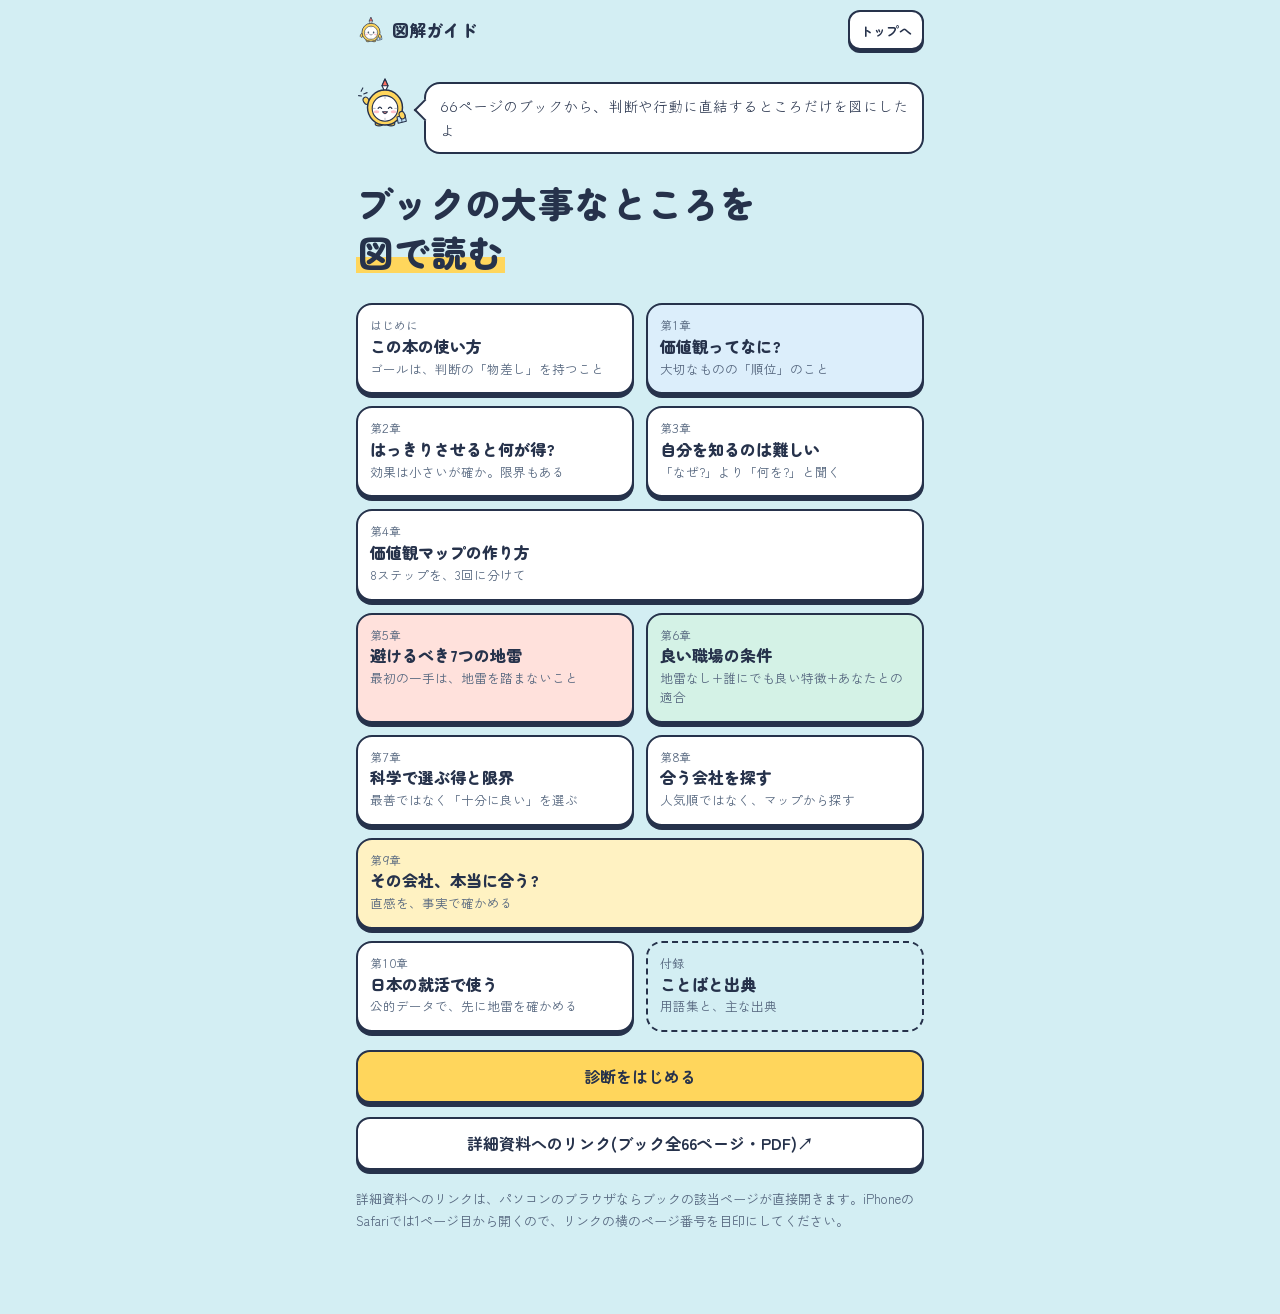
==== commit a6bea87d: "Fix guide top link, neutral four-type figure, wording; per-item NG/must checks in match score Co-Aut" ====
--- a/guide.html
+++ b/guide.html
@@ -6,6 +6,7 @@
 <title>価値観マップ 図解ガイド</title>
 <meta name="description" content="解説実践ブック(66ページ)の大事なところだけを、図で読める図解ガイド。価値観、自己認識、避けるべき職場、良い職場の条件、会社の選び方。">
 <meta name="theme-color" content="#D3EEF3">
+<link rel="icon" href="data:image/svg+xml,%3Csvg xmlns=%22http://www.w3.org/2000/svg%22 viewBox=%220 0 64 64%22%3E%3Cpath d=%22M32 2l5 12H27z%22 fill=%22%23FF6F5E%22 stroke=%22%2326324B%22 stroke-width=%223%22 stroke-linejoin=%22round%22/%3E%3Ccircle cx=%2232%22 cy=%2237%22 r=%2224%22 fill=%22%23FFD65C%22 stroke=%22%2326324B%22 stroke-width=%224%22/%3E%3Ccircle cx=%2232%22 cy=%2238%22 r=%2216%22 fill=%22%23fff%22 stroke=%22%2326324B%22 stroke-width=%223%22/%3E%3Ccircle cx=%2226%22 cy=%2237%22 r=%222.6%22 fill=%22%2326324B%22/%3E%3Ccircle cx=%2238%22 cy=%2237%22 r=%222.6%22 fill=%22%2326324B%22/%3E%3C/svg%3E">
 <link rel="preconnect" href="https://fonts.googleapis.com">
 <link rel="preconnect" href="https://fonts.gstatic.com" crossorigin>
 <link href="https://fonts.googleapis.com/css2?family=Zen+Maru+Gothic:wght@500;700;900&family=Zen+Kaku+Gothic+New:wght@400;500;700&family=Klee+One:wght@600&display=swap" rel="stylesheet">
@@ -15,7 +16,7 @@
 <header class="topbar">
   <a class="logo" href="#/" aria-label="図解ガイドの目次へ"><span class="cv" data-m="normal" data-w="30"></span>図解ガイド</a>
   <span class="sp"></span>
-  <a class="iconb" href="index.html">診断へ</a>
+  <a class="iconb" href="index.html">トップへ</a>
 </header>
 <main id="app" tabindex="-1"></main>
 
@@ -58,7 +59,7 @@
   pts:["大切な価値を1〜2つ選んで10〜15分書くだけで、脅威の中の成績差が縮んだ研究がある","「親が喜ぶから」で選んだ目標は、達成しても幸福につながりにくい","エピソードで裏づけられない価値は「保留」にして、借り物をふるい落とす"]},
  {t:"自分を知るのは難しい",s:"「なぜ?」より「何を?」と聞く",p:13,pl:"第3章 p.13",go:[["自己認識チェック","m3"]],
   fig:()=>`<h3>知っているつもりと、実際</h3><div class="vs2"><div><b>約95%</b><span>自分は自己認識できていると思っている人</span></div><div class="lo"><b>約10〜15%</b><span>研究の基準で、実際に自己認識が高かった人</span></div></div><p class="small">Eurichの研究チームの推計。自己評価と客観的な成績の相関も r≈0.29 にとどまる(22のメタ分析の統合)。</p>
-   <h3>自己認識の4タイプ</h3><div class="tgrid"><div class="tcell"><b>内省家</b><span>自分は分かるが、周りの目に無頓着</span></div><div class="tcell on"><b>自己認識者</b><span>両方そろっている</span></div><div class="tcell"><b>探索者</b><span>自分も周りの見方も探している途中</span></div><div class="tcell"><b>迎合者</b><span>周りの期待に合わせ、自分の望みを見失う。就活で多い</span></div></div><p class="small">たて:自分の内面の理解 / よこ:周りからの見え方の理解</p>
+   <h3>自己認識の4タイプ</h3><div class="tgrid"><div class="tcell"><b>内省家</b><span>自分は分かるが、周りの目に無頓着</span></div><div class="tcell"><b>自己認識者</b><span>両方そろっている</span></div><div class="tcell"><b>探索者</b><span>自分も周りの見方も探している途中</span></div><div class="tcell"><b>迎合者</b><span>周りの期待に合わせ、自分の望みを見失う。就活で多い</span></div></div><p class="small">たて:自分の内面の理解 / よこ:周りからの見え方の理解</p>
    <h3>問いの言い換え</h3><div class="ww">${WHY_WHAT.map(([a,b])=>`<div><s>${esc(a)}</s><b>→ ${esc(b)}</b></div>`).join("")}</div>`,
   pts:["「なぜ?」の答えは、あとから作ったもっともらしい物語になりやすい。具体的な出来事を集めよう","自分の問題は、親友の問題だと思って三人称で考えると、賢く判断できる","価値観は自分で掘り、「どんな場面で力を発揮しているか」は人に聞く"]},
  {t:"価値観マップの作り方",s:"8ステップを、3回に分けて",p:18,pl:"第4章 p.18",go:[["価値観診断","m1"],["エピソード検証","m2"],["ギャップ診断","m4"]],
--- a/app.css
+++ b/app.css
@@ -140,7 +140,7 @@
 @keyframes stampIn{from{transform:translateY(-30px) scale(1.6) rotate(-12deg);opacity:0}70%{opacity:1}to{transform:rotate(-12deg)}}
 .today{font-family:var(--hand);font-size:15px;text-align:right;margin:4px 6px 0;color:var(--sub)}
 .modlist{display:flex;flex-direction:column;gap:10px;margin:10px 0}
-.moditem{display:grid;grid-template-columns:1fr auto;gap:2px 10px;align-items:center;border:2px solid var(--hair);background:var(--card);border-radius:14px;padding:10px 14px;font-size:14px}
+.moditem{text-decoration:none;color:var(--ink);display:grid;grid-template-columns:1fr auto;gap:2px 10px;align-items:center;border:2px solid var(--hair);background:var(--card);border-radius:14px;padding:10px 14px;font-size:14px}
 .moditem b{font-family:var(--round);font-size:15px}
 .moditem .tag{grid-row:span 2}
 .tag{display:inline-block;font:700 12px/1.5 var(--round);border-radius:8px;padding:1px 8px;border:1.5px solid currentColor;white-space:nowrap}
@@ -181,10 +181,10 @@
 .chipset{display:grid;grid-template-columns:repeat(auto-fill,minmax(150px,1fr));gap:10px}
 .chip{border:2px solid var(--outline);background:var(--card);border-radius:12px;padding:8px 10px;min-height:44px;font:700 14px/1.35 var(--round);cursor:pointer;display:flex;flex-direction:column;gap:2px;box-shadow:0 3px 0 var(--shadow);transition:transform .09s,box-shadow .09s,background .15s;color:var(--ink);text-align:left}
 .chip:active{transform:translateY(2px);box-shadow:0 1px 0 var(--shadow)}
-.chip[aria-pressed="true"]{background:var(--lemon)}
+.chip[aria-pressed="true"]{background:var(--lemon);color:var(--on-lemon)}
+.chip[aria-pressed="true"] small{color:var(--on-lemon)}
 .chip b{font-size:15px}
 .chip small{font:500 12px/1.5 var(--sans);color:var(--sub)}
-.chip[aria-pressed="true"] small{color:var(--ink)}
 .chip[aria-pressed="true"] b::before{content:"★ ";color:var(--tomato)}
 .chip.q-open{border-left-width:7px;border-left-color:#8EC4EA}
 .chip.q-enh{border-left-width:7px;border-left-color:#F2B45E}
@@ -208,9 +208,10 @@
 .dc{border:2px solid var(--outline);background:var(--card);border-radius:18px;padding:22px 14px;text-align:center;box-shadow:0 5px 0 var(--shadow);cursor:pointer;transition:transform .09s,box-shadow .09s;min-height:96px;color:var(--ink)}
 .dc b{display:block;font:900 clamp(21px,6vw,25px)/1.35 var(--round)}
 .dc small{display:block;font-size:13px;color:var(--sub);margin-top:4px}
+.dc.win small{color:var(--on-lemon)}
 .dc:first-child{transform:rotate(-1.2deg)}.dc:last-child{transform:rotate(1deg)}
 .dc:active{transform:translateY(3px);box-shadow:0 1px 0 var(--shadow)}
-.dc.win{background:var(--lemon);animation:win .3s ease-out}
+.dc.win{background:var(--lemon);color:var(--on-lemon);animation:win .3s ease-out}
 @keyframes win{50%{transform:scale(1.04) rotate(-1deg)}}
 .vs{text-align:center;font-family:var(--hand);font-size:17px;color:var(--tomato);line-height:1}
 
@@ -309,10 +310,19 @@
 .tgrid{display:grid;grid-template-columns:1fr 1fr;gap:8px;margin:6px 0}
 .tgrid .ay{position:absolute;left:-6px;top:50%;transform:translate(-30%,-50%) rotate(-90deg);font:700 11px/1 var(--round);color:var(--sub);white-space:nowrap}
 .tgrid .axx{grid-column:1/-1;text-align:right;font:700 11px/1.4 var(--round);color:var(--sub)}
-.tcell{border:2px dashed var(--hair);border-radius:14px;padding:10px;min-height:92px;display:flex;flex-direction:column;align-items:center;justify-content:center;text-align:center;gap:2px}
+.tcell{border:2px solid var(--outline);background:var(--card);border-radius:14px;padding:10px;min-height:92px;display:flex;flex-direction:column;align-items:center;justify-content:center;text-align:center;gap:2px}
 .tcell b{font:700 14px/1.3 var(--round)}
 .tcell span{font-size:11.5px;color:var(--sub)}
-.tcell.on{border:2px solid var(--outline);background:var(--lemon-soft);box-shadow:0 3px 0 var(--shadow)}
+.tcell.on{background:var(--lemon-soft);box-shadow:0 3px 0 var(--shadow)}
+.tgrid.res .tcell:not(.on){border-style:dashed;border-color:var(--hair);background:none}
+.tg2{display:flex;flex-wrap:wrap;gap:8px;margin:6px 0 4px}
+.tg2 button{font:700 13.5px/1.4 var(--round);border:2px solid var(--hair);background:var(--ground);color:var(--ink);border-radius:10px;padding:7px 10px;min-height:40px;cursor:pointer}
+.tg2 button::before{content:"";display:inline-block;width:1.1em}
+.tg2.ng button[aria-pressed="true"]{border-color:var(--tomato);background:var(--tomato-soft)}
+.tg2.ng button[aria-pressed="true"]::before{content:"× ";color:var(--tomato)}
+.tg2.mu button[aria-pressed="true"]{border-color:var(--mint);background:var(--mint-soft)}
+.tg2.mu button[aria-pressed="true"]::before{content:"✓ ";color:var(--mint)}
+.tghead{font:700 14px/1.4 var(--round);margin:4px 0 0}
 .sbars{display:flex;flex-direction:column;gap:6px;background:var(--card);border:2px solid var(--outline);border-radius:14px;padding:10px 12px;margin:14px 0}
 .sbars div{display:grid;grid-template-columns:9.5em 1fr 2.2em;gap:8px;align-items:center;font-size:13px}
 .sbars i{display:block;height:12px;border-radius:6px;background:var(--ground);border:1.5px solid var(--outline);overflow:hidden}
@@ -531,6 +541,25 @@
 dl.gloss dd{margin:0 0 0 1em;font-size:13.5px;color:var(--sub)}
 .srcs2{font-size:13px;padding-left:1.2em}.srcs2 li{margin:4px 0}
 
+/* ---------- 最終レポート ---------- */
+.rgrid{display:grid;gap:12px;margin:16px 0}
+.rbox{background:var(--card);border:2px solid var(--outline);border-radius:16px;padding:12px 14px;box-shadow:0 4px 0 var(--shadow)}
+.rbox:nth-child(3n+2){transform:rotate(.5deg)}.rbox:nth-child(3n){transform:rotate(-.4deg)}
+.rbox p{margin:4px 0}
+.rh{display:flex;justify-content:space-between;align-items:center;gap:10px}
+.rh b{font:900 16px/1.4 var(--round)}
+.rh a{font:700 13px/1.4 var(--round);color:var(--tomato);text-decoration:none;white-space:nowrap;padding:6px 0}
+.rh a.todo{color:var(--sub)}
+.rtop{margin:6px 0 0;padding-left:1.4em;font:700 15px/1.6 var(--round)}
+.rtop li:first-child{color:var(--tomato)}
+.rchips{display:flex;flex-wrap:wrap;gap:6px;margin-top:6px}
+.rchips span{font:700 12.5px/1.4 var(--round);border:1.5px solid var(--outline);border-radius:8px;padding:3px 8px;background:var(--ground)}
+.rchips .ng{background:var(--tomato-soft)}.rchips .mu{background:var(--lemon);color:var(--on-lemon)}
+.rchips .st.ok{background:var(--mint-soft)}.rchips .st.mid,.rchips .st.hold{background:var(--lemon-soft)}.rchips .st.gap,.rchips .st.ng{background:var(--tomato-soft)}
+.nexts{padding-left:1.4em;margin:4px 0}.nexts li{margin:8px 0}
+.nexts a{font-weight:700}
+.why2{display:block;text-align:center}
+
 /* ---------- 保存ダイアログ ---------- */
 dialog.dlg{border:2px solid var(--outline);border-radius:20px;background:var(--card);color:var(--ink);padding:18px;width:min(460px,calc(100% - 32px));box-shadow:0 6px 0 var(--shadow)}
 dialog.dlg::backdrop{background:rgba(21,32,51,.45)}
@@ -558,6 +587,8 @@
 .rp-char{display:grid;grid-template-columns:150px 1fr;gap:16px;align-items:center;break-inside:avoid}
 .rp-char .cv{width:150px}
 .rp-char h2{margin:0;font-size:24px}
+.rp-sec>h2{font-size:19px;margin:6px 0 8px;padding:4px 10px;background:#DCEEFB;border-radius:8px}
+@media print{.rp-page{break-before:page}.rp-page:first-of-type{break-before:auto}}
 .rp-sec h3{font-size:16px;margin:18px 0 6px;border-left:6px solid #FFD65C;padding-left:8px;break-after:avoid}
 .rp-sec table{border-collapse:collapse;width:100%;font-size:13px}
 .rp-sec th,.rp-sec td{border:1px solid #C9DDE2;padding:5px 8px;text-align:left;vertical-align:top}
